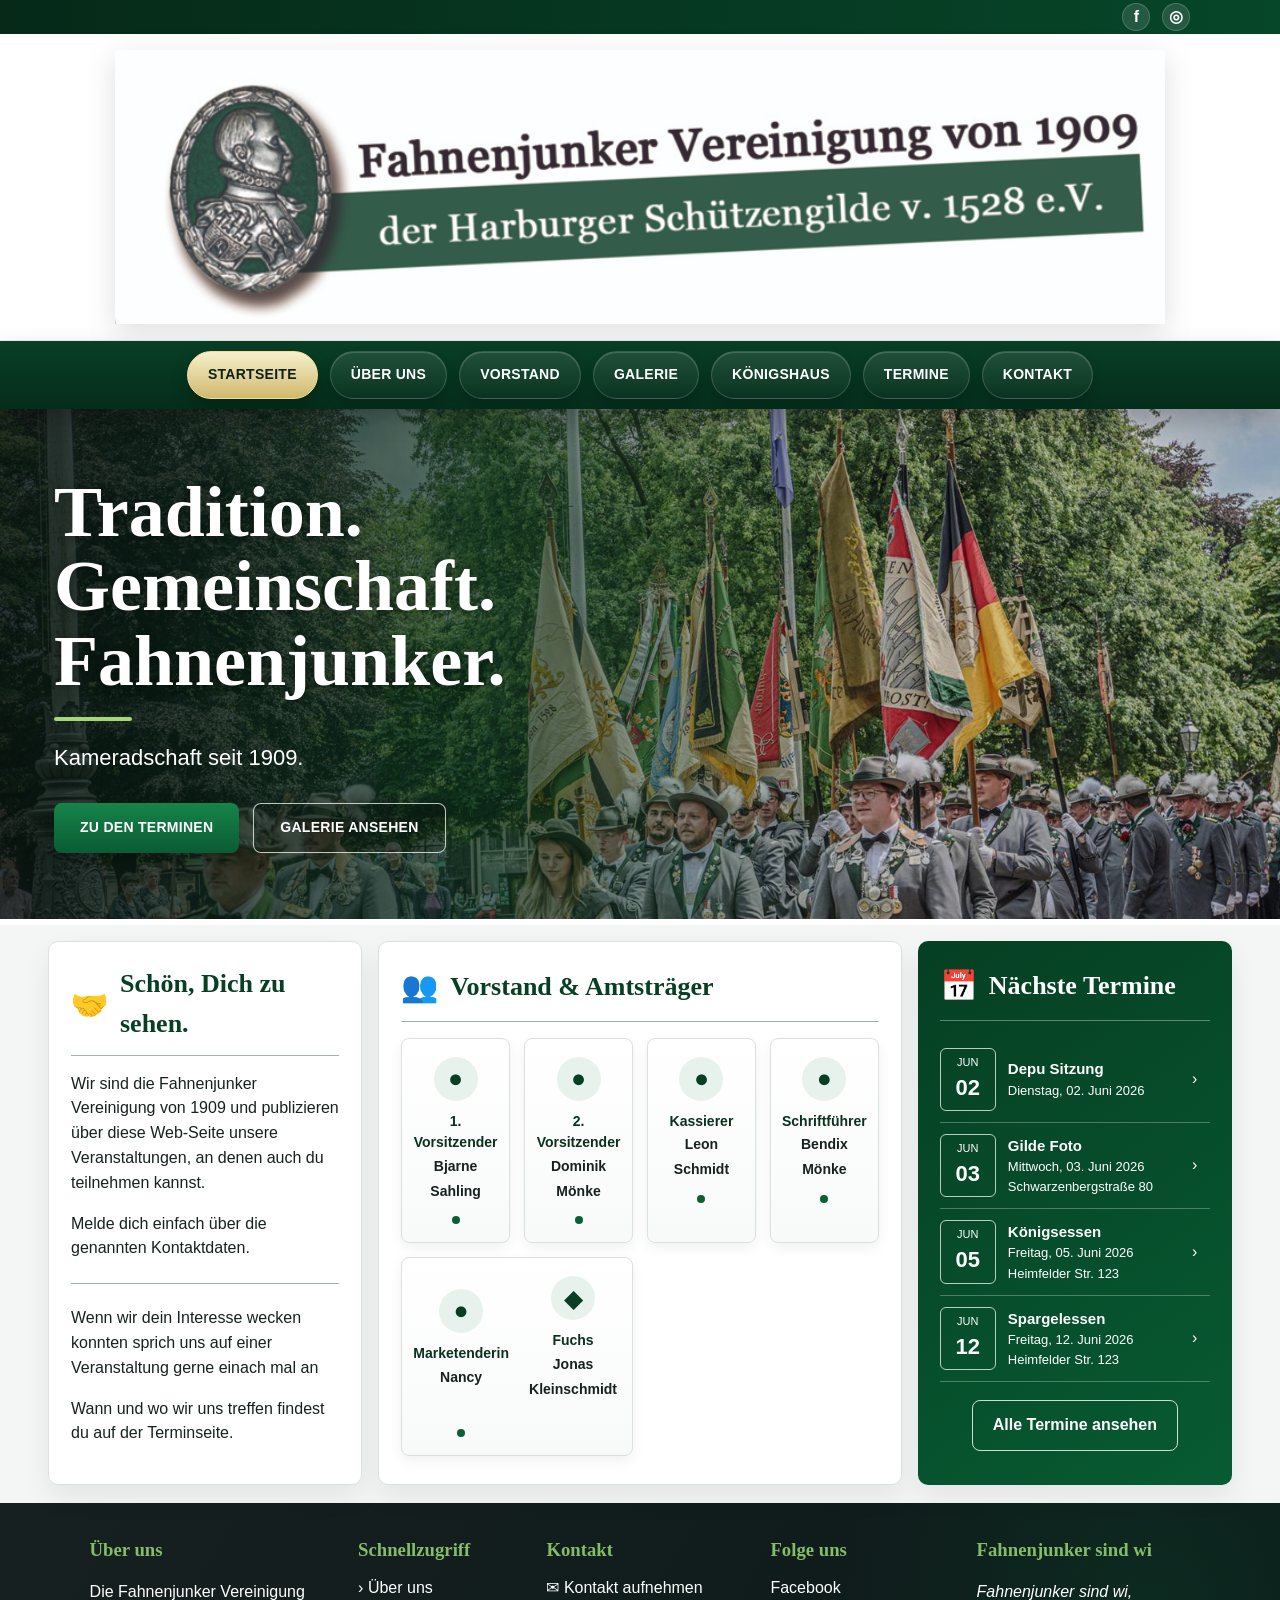
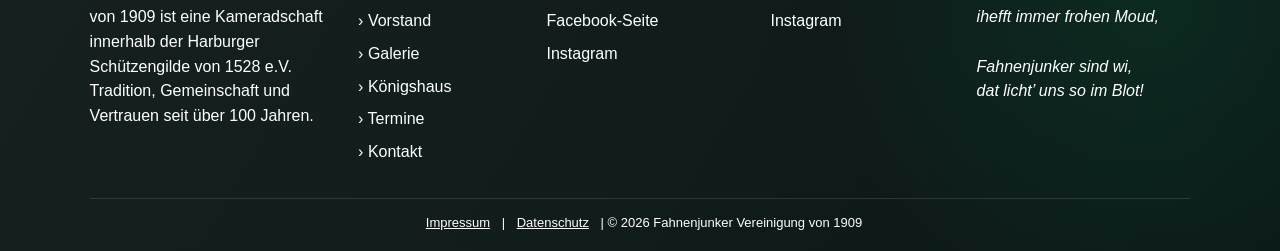
==== index.html @ 94783139 "Update index.html" ====
<!doctype html><html lang="de"><head><meta charset="utf-8"><meta name="viewport" content="width=device-width,initial-scale=1"><title>Fahnenjunker Vereinigung von 1909</title><meta name="description" content="Fahnenjunker Vereinigung von 1909 der Harburger Schützengilde von 1528 e.V."><link rel="stylesheet" href="style.css"></head><body>
  <div class="topbar"><a class="social-mini" href="https://www.facebook.com/share/1bMhNrFYXb/?mibextid=wwXIfr" target="_blank" rel="noopener" aria-label="Facebook">f</a><a class="social-mini" href="https://www.instagram.com/fahnenjunker?igsh=MXdiOWY1bDBiOTQwOA==" target="_blank" rel="noopener" aria-label="Instagram">◎</a></div>
  <header class="brand"><img src="banner.jpg" alt="Fahnenjunker Vereinigung von 1909 der Harburger Schützengilde v. 1528 e.V."></header>
  <nav class="nav"><div class="nav-inner"><a class="active" href="index.html">Startseite</a><a class="" href="ueber-uns.html">Über uns</a><a class="" href="vorstand.html">Vorstand</a><a class="" href="galerie.html">Galerie</a><a class="" href="koenigshaus.html">Königshaus</a><a class="" href="termine.html">Termine</a><a class="" href="kontakt.html">Kontakt</a></div></nav>
  <section class="hero"><div class="hero-content"><h1>Tradition.<br>Gemeinschaft.<br>Fahnenjunker.</h1><div class="accent"></div><p>Kameradschaft seit 1909.</p><div class="btns"><a class="btn primary" href="termine.html">Zu den Terminen</a><a class="btn secondary" href="galerie.html">Galerie ansehen</a></div></div></section><main class="home-grid"><section class="card"><h2><span class="icon">🤝</span>Schön, Dich zu sehen.</h2><p>Wir sind die Fahnenjunker Vereinigung von 1909 und publizieren über diese Web-Seite unsere Veranstaltungen, an denen auch du teilnehmen kannst.</p><p>Melde dich einfach über die genannten Kontaktdaten.</p><hr class="rule"><p>Wenn wir dein Interesse wecken konnten sprich uns auf einer Veranstaltung gerne einach mal an</p><p>Wann und wo wir uns treffen findest du auf der Terminseite.</p></section><section class="card"><h2><span class="icon">👥</span>Vorstand & Amtsträger</h2><div class="board-grid"><div class="person"><div class="avatar">●</div><strong>1. Vorsitzender</strong><span>Bjarne Sahling</span></div><div class="person"><div class="avatar">●</div><strong>2. Vorsitzender</strong><span>Dominik Mönke</span></div><div class="person"><div class="avatar">●</div><strong>Kassierer</strong><span>Leon Schmidt</span></div><div class="person"><div class="avatar">●</div><strong>Schriftführer</strong><span>Bendix Mönke</span></div><div class="person wide"><div><div class="avatar">●</div><strong>Marketenderin</strong><span>Nancy</span></div><div><div class="avatar">◆</div><strong>Fuchs</strong><span>Jonas Kleinschmidt</span></div></div></div></section><aside class="card events"><h2><span class="icon">📅</span>Nächste Termine</h2><div class="event"><div class="date"><small>JUN</small><b>02</b></div><p><strong>Depu Sitzung</strong><br>Dienstag, 02. Juni 2026<br></p><span>›</span></div><div class="event"><div class="date"><small>JUN</small><b>03</b></div><p><strong>Gilde Foto</strong><br>Mittwoch, 03. Juni 2026<br>Schwarzenbergstraße 80</p><span>›</span></div><div class="event"><div class="date"><small>JUN</small><b>05</b></div><p><strong>Königsessen</strong><br>Freitag, 05. Juni 2026<br>Heimfelder Str. 123</p><span>›</span></div><div class="event"><div class="date"><small>JUN</small><b>12</b></div><p><strong>Spargelessen</strong><br>Freitag, 12. Juni 2026<br>Heimfelder Str. 123</p><span>›</span></div><div class="download"><a href="termine.html">Alle Termine ansehen</a></div></aside></main>
  <footer class="footer"><div class="footer-grid"><div><h3>Über uns</h3><p>Die Fahnenjunker Vereinigung von 1909 ist eine Kameradschaft innerhalb der Harburger Schützengilde von 1528 e.V. Tradition, Gemeinschaft und Vertrauen seit über 100 Jahren.</p></div><div><h3>Schnellzugriff</h3><a href="ueber-uns.html">› Über uns</a><a href="vorstand.html">› Vorstand</a><a href="galerie.html">› Galerie</a><a href="koenigshaus.html">› Königshaus</a><a href="termine.html">› Termine</a><a href="kontakt.html">› Kontakt</a></div><div><h3>Kontakt</h3><a href="kontakt.html">✉ Kontakt aufnehmen</a><a href="https://www.facebook.com/share/1bMhNrFYXb/?mibextid=wwXIfr" target="_blank" rel="noopener">Facebook-Seite</a><a href="https://www.instagram.com/fahnenjunker?igsh=MXdiOWY1bDBiOTQwOA==" target="_blank" rel="noopener">Instagram</a></div><div><h3>Folge uns</h3><a href="https://www.facebook.com/share/1bMhNrFYXb/?mibextid=wwXIfr" target="_blank" rel="noopener">Facebook</a><a href="https://www.instagram.com/fahnenjunker?igsh=MXdiOWY1bDBiOTQwOA==" target="_blank" rel="noopener">Instagram</a></div><div><h3>Fahnenjunker sind wi</h3><p class="poem">Fahnenjunker sind wi,<br>ihefft immer frohen Moud,<br><br>Fahnenjunker sind wi,<br>dat licht’ uns so im Blot!</p></div></div><div class="legal"><a href="impressum.html">Impressum</a> | <a href="datenschutz.html">Datenschutz</a> | © 2026 Fahnenjunker Vereinigung von 1909</div></footer>
  </body></html>
---- style.css ----
:root{--green:#063f23;--green2:#0b5f35;--green3:#0d7a45;--anth:#172020;--anth2:#26302f;--white:#fff;--cream:#f5f7f4;--line:#d9e1dd;--gold:#d8c27e;--soft:#edf2ef}*{box-sizing:border-box}html{scroll-behavior:smooth}body{margin:0;font-family:Arial,Helvetica,sans-serif;background:#f4f6f5;color:#172120;line-height:1.55}a{color:inherit}.topbar{height:34px;background:linear-gradient(90deg,#062918,#064629);color:white;display:flex;justify-content:flex-end;align-items:center;padding:0 clamp(18px,7vw,110px);gap:12px}.social-mini{width:28px;height:28px;border-radius:999px;display:inline-flex;align-items:center;justify-content:center;text-decoration:none;font-weight:900;background:rgba(255,255,255,.12);border:1px solid rgba(255,255,255,.18);transition:.2s}.social-mini:hover{background:white;color:var(--green);transform:translateY(-1px)}.brand{background:white;padding:16px clamp(16px,7vw,110px);text-align:center;border-bottom:1px solid #edf0ee}.brand img{width:min(1050px,100%);height:auto;display:block;margin:auto;filter:drop-shadow(0 8px 14px rgba(0,0,0,.13))}.nav{position:sticky;top:0;z-index:20;background:linear-gradient(180deg,#083f25,#052d1b);box-shadow:0 10px 24px rgba(0,0,0,.20)}.nav-inner{max-width:1220px;margin:auto;display:flex;justify-content:center;align-items:center;gap:12px;flex-wrap:wrap;padding:10px 18px}.nav a{color:white;text-decoration:none;padding:12px 20px;border-radius:999px;font-weight:800;font-size:14px;letter-spacing:.02em;text-transform:uppercase;background:linear-gradient(180deg,rgba(255,255,255,.10),rgba(255,255,255,.02));border:1px solid rgba(255,255,255,.16);box-shadow:inset 0 1px 0 rgba(255,255,255,.16),0 5px 12px rgba(0,0,0,.16);transition:.22s}.nav a:hover{transform:translateY(-2px);background:linear-gradient(180deg,#147344,#0b4f2d);border-color:rgba(255,255,255,.35)}.nav a.active{background:linear-gradient(180deg,#f7f0cc,#cfb96d);color:#102019;border-color:#f2df9d;box-shadow:0 8px 18px rgba(0,0,0,.22)}.hero{min-height:430px;background:linear-gradient(90deg,rgba(5,16,12,.82) 0%,rgba(7,45,25,.64) 38%,rgba(0,0,0,.18) 70%),url('hero.jpg') center 37%/cover no-repeat;color:white;display:flex;align-items:center;border-bottom:6px solid white}.hero-content{max-width:1220px;margin:auto;width:100%;padding:66px 24px}.hero h1{font-family:Georgia,'Times New Roman',serif;font-size:clamp(42px,5.8vw,72px);line-height:1.04;margin:0 0 18px;text-shadow:0 2px 10px rgba(0,0,0,.35)}.accent{width:78px;height:4px;background:#a8d778;margin:0 0 20px;border-radius:4px}.hero p{font-size:22px;margin:0 0 28px}.btns{display:flex;gap:14px;flex-wrap:wrap}.btn{display:inline-flex;align-items:center;justify-content:center;padding:13px 26px;border-radius:8px;text-decoration:none;font-weight:900;text-transform:uppercase;font-size:14px;letter-spacing:.02em;transition:.2s}.btn.primary{background:linear-gradient(180deg,#168449,#0a5c34);color:white;box-shadow:0 8px 18px rgba(0,0,0,.22)}.btn.secondary{border:1px solid rgba(255,255,255,.75);color:white;background:rgba(0,0,0,.18)}.btn:hover{transform:translateY(-2px)}.home-grid{max-width:1220px;margin:16px auto 10px;padding:0 18px;display:grid;grid-template-columns:1.05fr 1.75fr 1.05fr;gap:16px}.card{background:rgba(255,255,255,.96);border:1px solid var(--line);border-radius:10px;box-shadow:0 12px 28px rgba(0,0,0,.07);padding:22px}.card h2{font-family:Georgia,'Times New Roman',serif;color:var(--green);font-size:26px;margin:0 0 16px;display:flex;align-items:center;gap:12px;border-bottom:1px solid #9eb5a9;padding-bottom:10px}.icon{font-size:30px;color:var(--green)}.rule{border:0;border-top:1px solid #9eb5a9;margin:22px 0}.board-grid{display:grid;grid-template-columns:repeat(4,1fr);gap:14px}.person{border:1px solid var(--line);border-radius:8px;text-align:center;padding:18px 10px;background:linear-gradient(180deg,#fff,#f8faf9);box-shadow:0 5px 13px rgba(0,0,0,.06)}.person .avatar{width:44px;height:44px;margin:0 auto 10px;display:flex;align-items:center;justify-content:center;border-radius:50%;background:#e8f2ec;color:var(--green);font-size:25px}.person strong{display:block;color:#0a311e;font-size:14px}.person span{font-weight:800;font-size:14px}.person:after{content:'';display:block;width:8px;height:8px;background:var(--green2);border-radius:50%;margin:13px auto 0}.wide{grid-column:span 2;display:grid;grid-template-columns:1fr 1fr;gap:14px;align-items:center}.events{background:linear-gradient(145deg,#063f23,#075b33);color:white;border:0}.events h2{color:white;border-color:rgba(255,255,255,.35)}.event{display:grid;grid-template-columns:56px 1fr 18px;gap:12px;align-items:center;border-bottom:1px solid rgba(255,255,255,.28);padding:11px 0}.date{border:1px solid rgba(255,255,255,.72);border-radius:6px;text-align:center;padding:5px}.date small{display:block;font-size:11px}.date b{font-size:22px}.event p{margin:0;font-size:13px}.event strong{font-size:15px}.download{text-align:center;margin-top:18px}.download a{border:1px solid rgba(255,255,255,.8);border-radius:8px;padding:12px 20px;display:inline-block;text-decoration:none;font-weight:900}.content{max-width:1080px;margin:26px auto;padding:0 18px}.page-hero{background:linear-gradient(135deg,#063f23,#172020);color:white;padding:44px 24px;border-radius:12px;margin-bottom:18px}.page-hero h1{font-family:Georgia,serif;font-size:42px;margin:0}.page-hero p{max-width:680px}.clean-board{display:grid;grid-template-columns:repeat(3,1fr);gap:16px}.clean-board .person{padding:28px 14px}.gallery{display:grid;grid-template-columns:repeat(3,1fr);gap:18px}.gallery img{width:100%;height:245px;object-fit:cover;border-radius:10px;box-shadow:0 10px 22px rgba(0,0,0,.13)}.notice{background:#f7faf8;border-left:4px solid var(--green);padding:14px;margin:16px 0}.contact-list{list-style:none;padding:0}.contact-list li{margin:14px 0}.simple-list{padding-left:18px}.simple-list li{margin:12px 0}.footer{background:radial-gradient(circle at 90% 30%,rgba(10,92,52,.25),transparent 28%),linear-gradient(120deg,#172020,#0b1818);color:white;margin-top:18px;padding:32px clamp(18px,7vw,110px) 18px}.footer-grid{max-width:1220px;margin:auto;display:grid;grid-template-columns:1.35fr .9fr 1.1fr 1fr 1.2fr;gap:28px}.footer h3{font-family:Georgia,serif;color:#84bd68;margin:0 0 12px}.footer a{text-decoration:none;color:white;display:block;margin:8px 0}.footer a:hover{text-decoration:underline}.poem{font-style:italic}.legal{border-top:1px solid rgba(255,255,255,.12);max-width:1220px;margin:25px auto 0;padding-top:14px;text-align:center;font-size:13px}.legal a{display:inline;margin:0 8px;text-decoration:underline}.subtle{color:#52615d}@media(max-width:1050px){.home-grid{grid-template-columns:1fr}.board-grid{grid-template-columns:repeat(2,1fr)}.wide{grid-column:span 1}.footer-grid{grid-template-columns:1fr 1fr}.gallery{grid-template-columns:1fr 1fr}.clean-board{grid-template-columns:1fr 1fr}.brand{padding:14px 16px}.hero{min-height:360px}.nav-inner{gap:8px}.nav a{padding:10px 14px;font-size:13px}}@media(max-width:620px){.topbar{justify-content:center}.brand img{width:100%}.nav{position:relative}.nav-inner{display:grid;grid-template-columns:1fr 1fr}.nav a{text-align:center}.hero-content{padding:48px 18px}.home-grid{padding:0 12px}.board-grid,.wide,.footer-grid,.gallery,.clean-board{grid-template-columns:1fr}.card{padding:18px}.page-hero h1{font-size:34px}}


/* Königshaus */
.royal-hero{background:linear-gradient(135deg,#063f23 0%,#172020 65%,#2d2411 100%)}
.eyebrow{text-transform:uppercase;letter-spacing:.12em;font-size:13px;font-weight:900;color:#7ab56b;margin:0 0 8px}.royal-feature{display:grid;grid-template-columns:1.05fr .95fr;gap:28px;align-items:center;padding:0;overflow:hidden}.royal-copy{padding:34px}.royal-copy h2{font-size:clamp(34px,5vw,56px);border:0;margin:0 0 8px;color:#063f23}.royal-year{font-size:21px;font-weight:900;color:#172020}.royal-photo-wrap{height:100%;min-height:350px;background:linear-gradient(135deg,#0b3f26,#172020);display:flex;align-items:center;justify-content:center}.royal-photo{width:100%;height:100%;object-fit:cover;display:block}.royal-media-grid{display:grid;grid-template-columns:1fr 1fr;gap:18px}.royal-media-grid figure{margin:0;background:#f7faf8;border:1px solid var(--line);border-radius:12px;overflow:hidden;box-shadow:0 10px 24px rgba(0,0,0,.08)}.royal-media-grid img{width:100%;height:260px;object-fit:cover;display:block}.royal-media-grid figcaption{padding:14px 16px;font-weight:900;color:#063f23}.king-gallery img{height:260px}.timeline{display:grid;gap:12px}.timeline-item{display:grid;grid-template-columns:150px 1fr auto;gap:16px;align-items:center;background:#f8faf9;border:1px solid var(--line);border-left:6px solid var(--green2);border-radius:10px;padding:16px 18px}.timeline-item span{font-weight:900;color:#063f23}.timeline-item strong{font-size:18px}.timeline-item em{font-style:normal;color:#52615d}.timeline-item.current{border-left-color:#d8c27e;background:linear-gradient(90deg,#fbf7df,#fff)}
@media(max-width:760px){.royal-feature{grid-template-columns:1fr}.royal-photo-wrap{min-height:260px}.royal-media-grid{grid-template-columns:1fr}.timeline-item{grid-template-columns:1fr;gap:4px}}
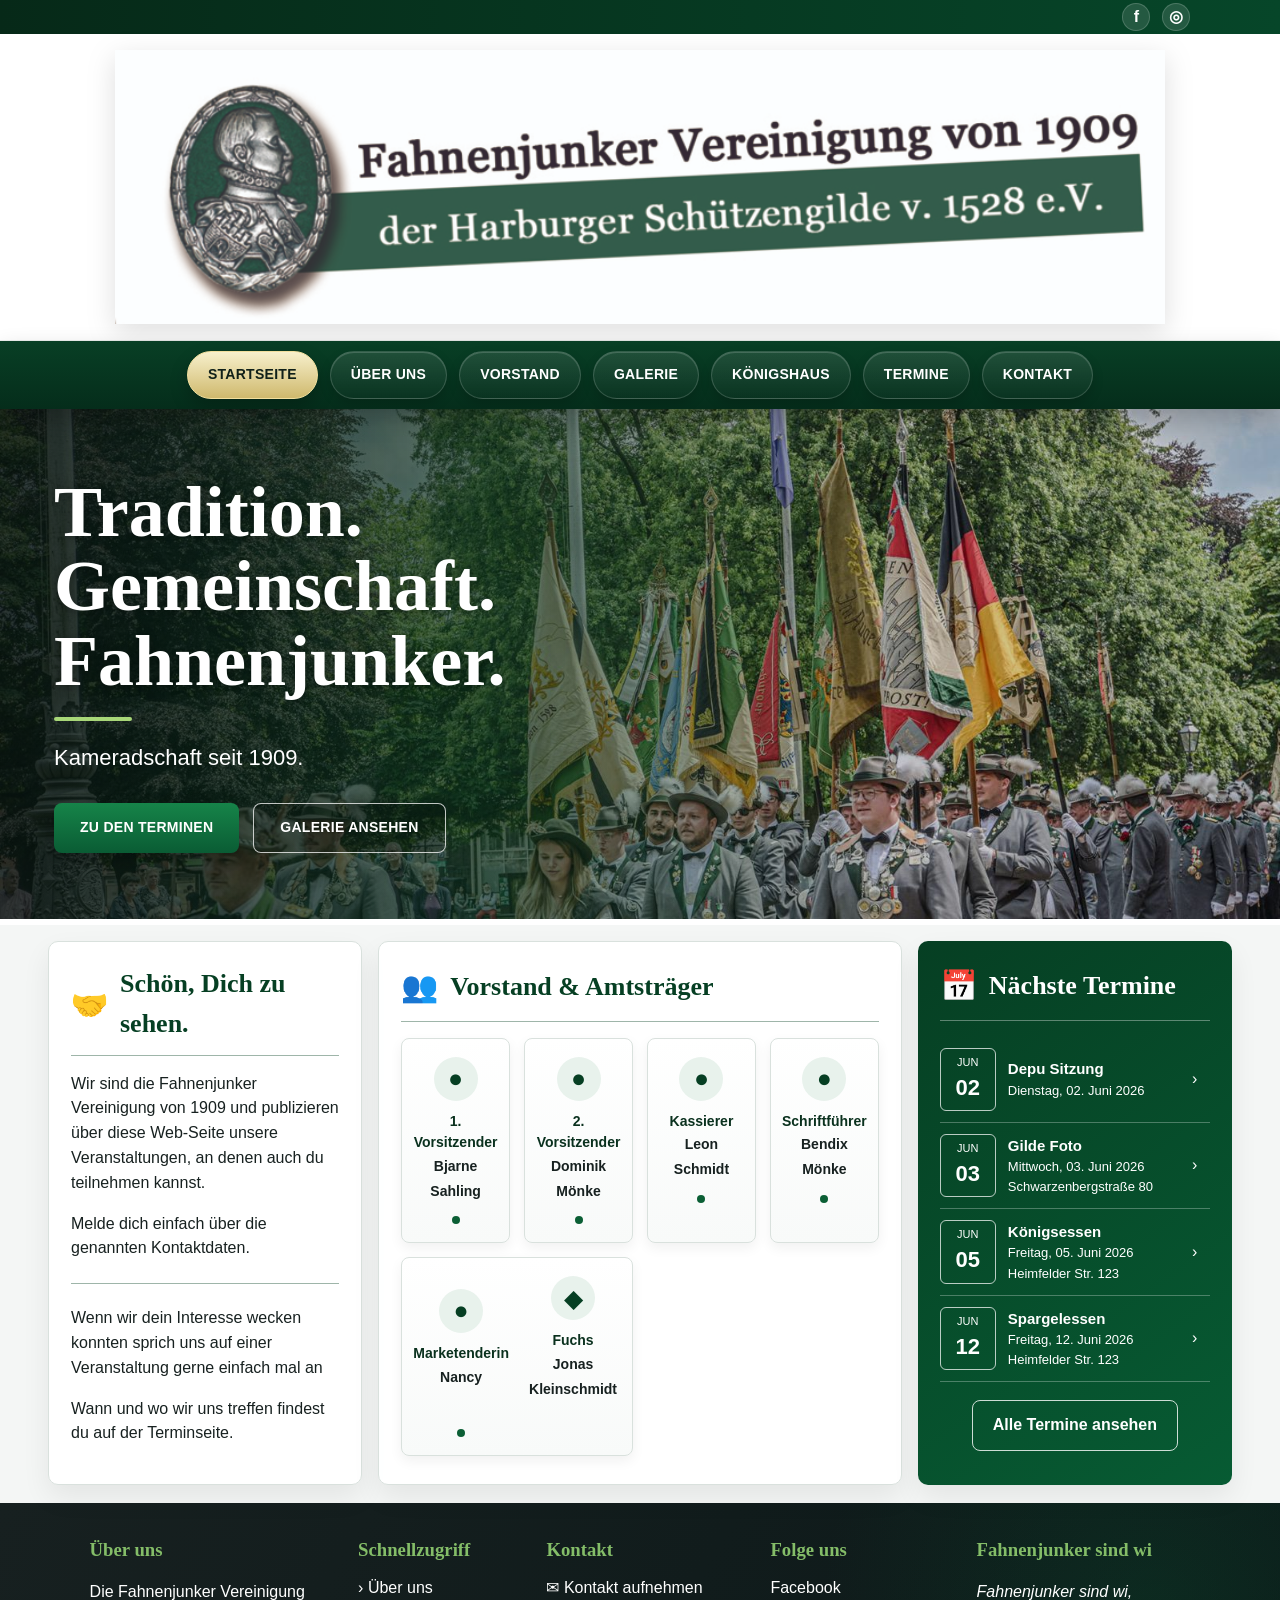
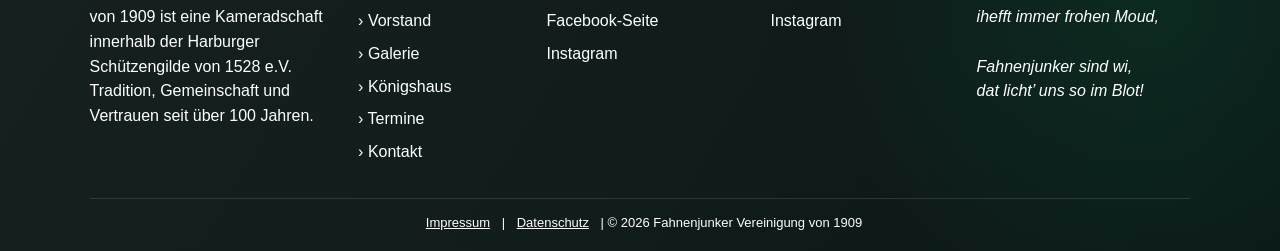
==== commit 07e07e60: "Update index.html" ====
--- a/index.html
+++ b/index.html
@@ -2,7 +2,7 @@
   <div class="topbar"><a class="social-mini" href="https://www.facebook.com/share/1bMhNrFYXb/?mibextid=wwXIfr" target="_blank" rel="noopener" aria-label="Facebook">f</a><a class="social-mini" href="https://www.instagram.com/fahnenjunker?igsh=MXdiOWY1bDBiOTQwOA==" target="_blank" rel="noopener" aria-label="Instagram">◎</a></div>
   <header class="brand"><img src="banner.jpg" alt="Fahnenjunker Vereinigung von 1909 der Harburger Schützengilde v. 1528 e.V."></header>
   <nav class="nav"><div class="nav-inner"><a class="active" href="index.html">Startseite</a><a class="" href="ueber-uns.html">Über uns</a><a class="" href="vorstand.html">Vorstand</a><a class="" href="galerie.html">Galerie</a><a class="" href="koenigshaus.html">Königshaus</a><a class="" href="termine.html">Termine</a><a class="" href="kontakt.html">Kontakt</a></div></nav>
-  <section class="hero"><div class="hero-content"><h1>Tradition.<br>Gemeinschaft.<br>Fahnenjunker.</h1><div class="accent"></div><p>Kameradschaft seit 1909.</p><div class="btns"><a class="btn primary" href="termine.html">Zu den Terminen</a><a class="btn secondary" href="galerie.html">Galerie ansehen</a></div></div></section><main class="home-grid"><section class="card"><h2><span class="icon">🤝</span>Schön, Dich zu sehen.</h2><p>Wir sind die Fahnenjunker Vereinigung von 1909 und publizieren über diese Web-Seite unsere Veranstaltungen, an denen auch du teilnehmen kannst.</p><p>Melde dich einfach über die genannten Kontaktdaten.</p><hr class="rule"><p>Wenn wir dein Interesse wecken konnten sprich uns auf einer Veranstaltung gerne einach mal an</p><p>Wann und wo wir uns treffen findest du auf der Terminseite.</p></section><section class="card"><h2><span class="icon">👥</span>Vorstand & Amtsträger</h2><div class="board-grid"><div class="person"><div class="avatar">●</div><strong>1. Vorsitzender</strong><span>Bjarne Sahling</span></div><div class="person"><div class="avatar">●</div><strong>2. Vorsitzender</strong><span>Dominik Mönke</span></div><div class="person"><div class="avatar">●</div><strong>Kassierer</strong><span>Leon Schmidt</span></div><div class="person"><div class="avatar">●</div><strong>Schriftführer</strong><span>Bendix Mönke</span></div><div class="person wide"><div><div class="avatar">●</div><strong>Marketenderin</strong><span>Nancy</span></div><div><div class="avatar">◆</div><strong>Fuchs</strong><span>Jonas Kleinschmidt</span></div></div></div></section><aside class="card events"><h2><span class="icon">📅</span>Nächste Termine</h2><div class="event"><div class="date"><small>JUN</small><b>02</b></div><p><strong>Depu Sitzung</strong><br>Dienstag, 02. Juni 2026<br></p><span>›</span></div><div class="event"><div class="date"><small>JUN</small><b>03</b></div><p><strong>Gilde Foto</strong><br>Mittwoch, 03. Juni 2026<br>Schwarzenbergstraße 80</p><span>›</span></div><div class="event"><div class="date"><small>JUN</small><b>05</b></div><p><strong>Königsessen</strong><br>Freitag, 05. Juni 2026<br>Heimfelder Str. 123</p><span>›</span></div><div class="event"><div class="date"><small>JUN</small><b>12</b></div><p><strong>Spargelessen</strong><br>Freitag, 12. Juni 2026<br>Heimfelder Str. 123</p><span>›</span></div><div class="download"><a href="termine.html">Alle Termine ansehen</a></div></aside></main>
+  <section class="hero"><div class="hero-content"><h1>Tradition.<br>Gemeinschaft.<br>Fahnenjunker.</h1><div class="accent"></div><p>Kameradschaft seit 1909.</p><div class="btns"><a class="btn primary" href="termine.html">Zu den Terminen</a><a class="btn secondary" href="galerie.html">Galerie ansehen</a></div></div></section><main class="home-grid"><section class="card"><h2><span class="icon">🤝</span>Schön, Dich zu sehen.</h2><p>Wir sind die Fahnenjunker Vereinigung von 1909 und publizieren über diese Web-Seite unsere Veranstaltungen, an denen auch du teilnehmen kannst.</p><p>Melde dich einfach über die genannten Kontaktdaten.</p><hr class="rule"><p>Wenn wir dein Interesse wecken konnten sprich uns auf einer Veranstaltung gerne einfach mal an</p><p>Wann und wo wir uns treffen findest du auf der Terminseite.</p></section><section class="card"><h2><span class="icon">👥</span>Vorstand & Amtsträger</h2><div class="board-grid"><div class="person"><div class="avatar">●</div><strong>1. Vorsitzender</strong><span>Bjarne Sahling</span></div><div class="person"><div class="avatar">●</div><strong>2. Vorsitzender</strong><span>Dominik Mönke</span></div><div class="person"><div class="avatar">●</div><strong>Kassierer</strong><span>Leon Schmidt</span></div><div class="person"><div class="avatar">●</div><strong>Schriftführer</strong><span>Bendix Mönke</span></div><div class="person wide"><div><div class="avatar">●</div><strong>Marketenderin</strong><span>Nancy</span></div><div><div class="avatar">◆</div><strong>Fuchs</strong><span>Jonas Kleinschmidt</span></div></div></div></section><aside class="card events"><h2><span class="icon">📅</span>Nächste Termine</h2><div class="event"><div class="date"><small>JUN</small><b>02</b></div><p><strong>Depu Sitzung</strong><br>Dienstag, 02. Juni 2026<br></p><span>›</span></div><div class="event"><div class="date"><small>JUN</small><b>03</b></div><p><strong>Gilde Foto</strong><br>Mittwoch, 03. Juni 2026<br>Schwarzenbergstraße 80</p><span>›</span></div><div class="event"><div class="date"><small>JUN</small><b>05</b></div><p><strong>Königsessen</strong><br>Freitag, 05. Juni 2026<br>Heimfelder Str. 123</p><span>›</span></div><div class="event"><div class="date"><small>JUN</small><b>12</b></div><p><strong>Spargelessen</strong><br>Freitag, 12. Juni 2026<br>Heimfelder Str. 123</p><span>›</span></div><div class="download"><a href="termine.html">Alle Termine ansehen</a></div></aside></main>
   <footer class="footer"><div class="footer-grid"><div><h3>Über uns</h3><p>Die Fahnenjunker Vereinigung von 1909 ist eine Kameradschaft innerhalb der Harburger Schützengilde von 1528 e.V. Tradition, Gemeinschaft und Vertrauen seit über 100 Jahren.</p></div><div><h3>Schnellzugriff</h3><a href="ueber-uns.html">› Über uns</a><a href="vorstand.html">› Vorstand</a><a href="galerie.html">› Galerie</a><a href="koenigshaus.html">› Königshaus</a><a href="termine.html">› Termine</a><a href="kontakt.html">› Kontakt</a></div><div><h3>Kontakt</h3><a href="kontakt.html">✉ Kontakt aufnehmen</a><a href="https://www.facebook.com/share/1bMhNrFYXb/?mibextid=wwXIfr" target="_blank" rel="noopener">Facebook-Seite</a><a href="https://www.instagram.com/fahnenjunker?igsh=MXdiOWY1bDBiOTQwOA==" target="_blank" rel="noopener">Instagram</a></div><div><h3>Folge uns</h3><a href="https://www.facebook.com/share/1bMhNrFYXb/?mibextid=wwXIfr" target="_blank" rel="noopener">Facebook</a><a href="https://www.instagram.com/fahnenjunker?igsh=MXdiOWY1bDBiOTQwOA==" target="_blank" rel="noopener">Instagram</a></div><div><h3>Fahnenjunker sind wi</h3><p class="poem">Fahnenjunker sind wi,<br>ihefft immer frohen Moud,<br><br>Fahnenjunker sind wi,<br>dat licht’ uns so im Blot!</p></div></div><div class="legal"><a href="impressum.html">Impressum</a> | <a href="datenschutz.html">Datenschutz</a> | © 2026 Fahnenjunker Vereinigung von 1909</div></footer>
   </body></html>
   
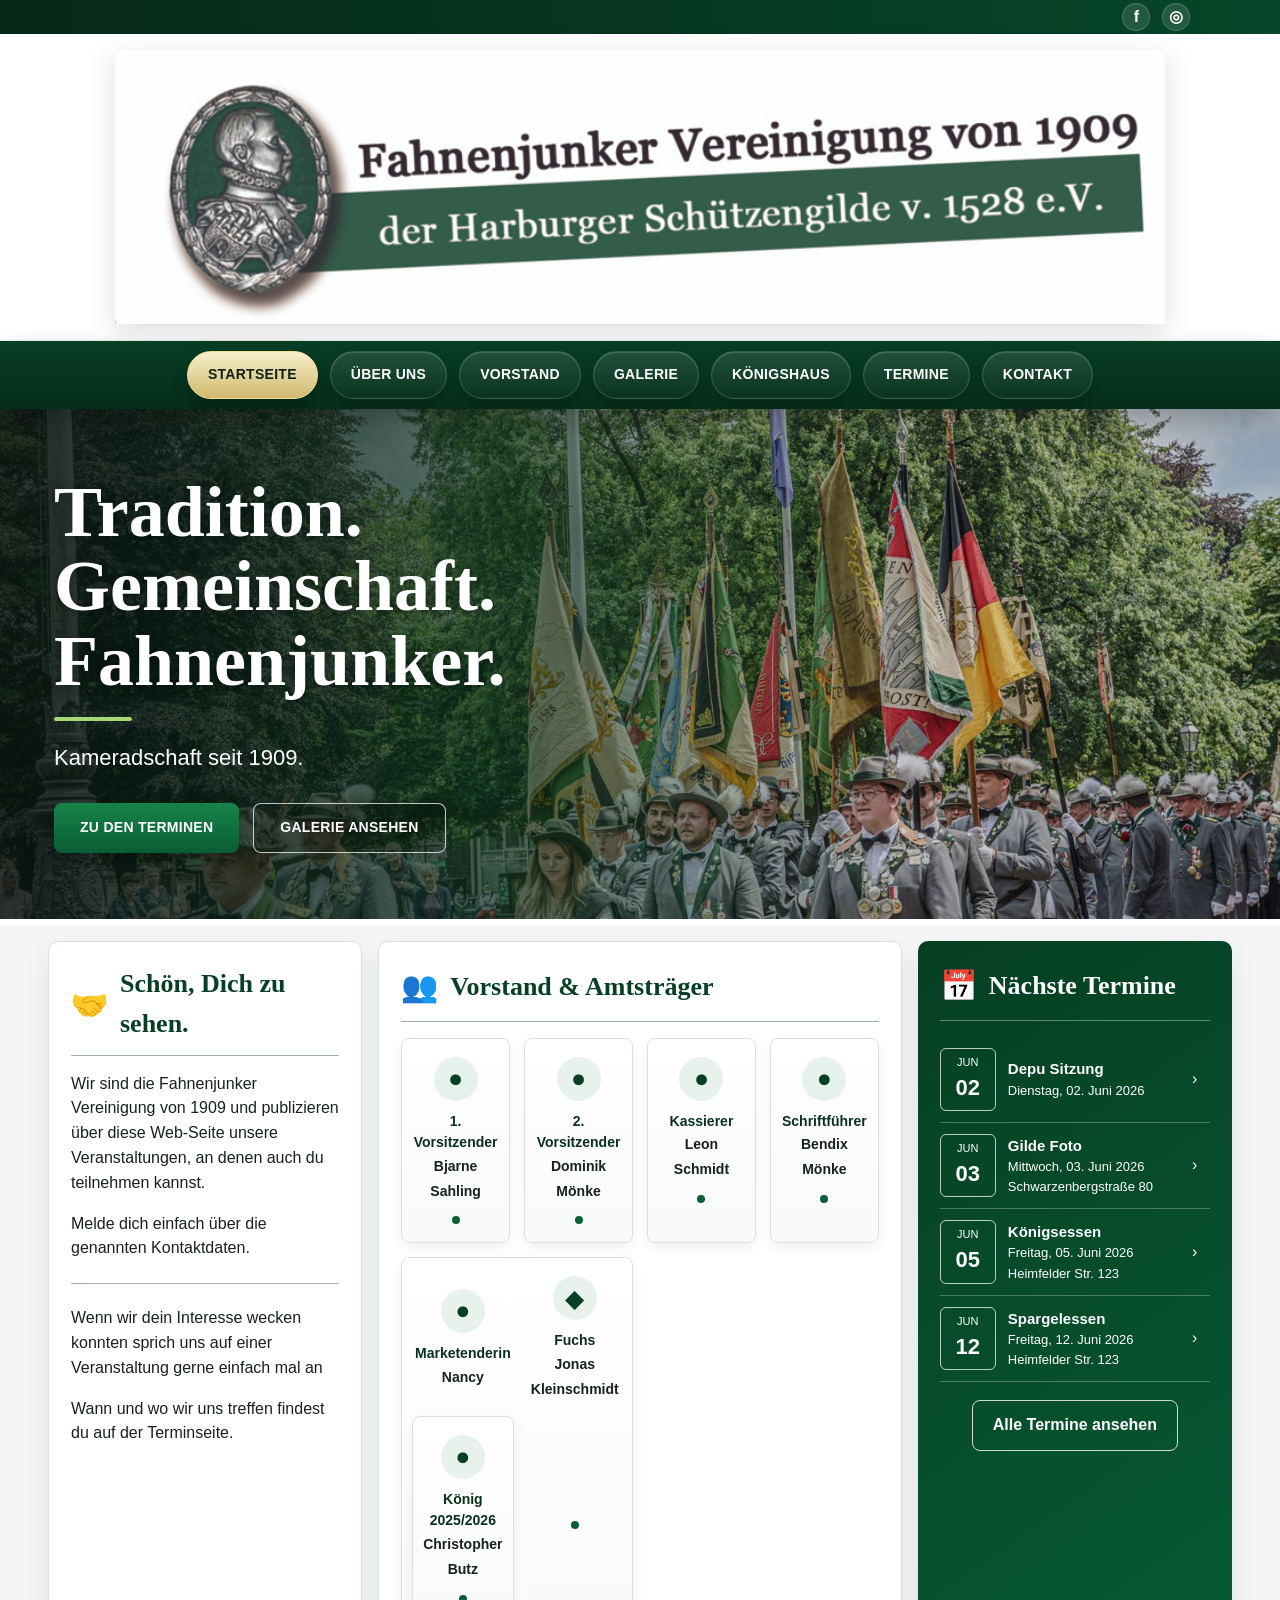
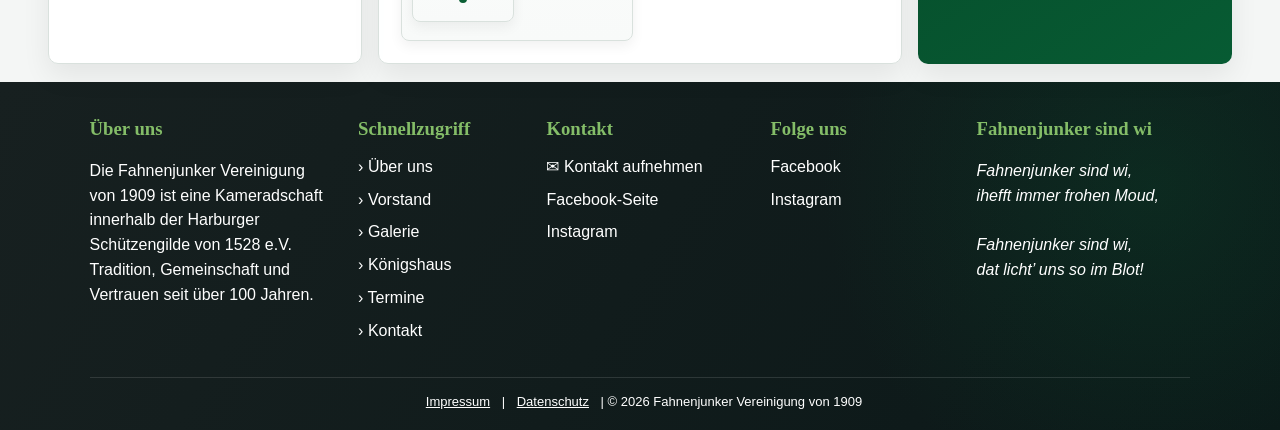
==== commit 3ef6f978: "Update index.html" ====
--- a/index.html
+++ b/index.html
@@ -2,7 +2,7 @@
   <div class="topbar"><a class="social-mini" href="https://www.facebook.com/share/1bMhNrFYXb/?mibextid=wwXIfr" target="_blank" rel="noopener" aria-label="Facebook">f</a><a class="social-mini" href="https://www.instagram.com/fahnenjunker?igsh=MXdiOWY1bDBiOTQwOA==" target="_blank" rel="noopener" aria-label="Instagram">◎</a></div>
   <header class="brand"><img src="banner.jpg" alt="Fahnenjunker Vereinigung von 1909 der Harburger Schützengilde v. 1528 e.V."></header>
   <nav class="nav"><div class="nav-inner"><a class="active" href="index.html">Startseite</a><a class="" href="ueber-uns.html">Über uns</a><a class="" href="vorstand.html">Vorstand</a><a class="" href="galerie.html">Galerie</a><a class="" href="koenigshaus.html">Königshaus</a><a class="" href="termine.html">Termine</a><a class="" href="kontakt.html">Kontakt</a></div></nav>
-  <section class="hero"><div class="hero-content"><h1>Tradition.<br>Gemeinschaft.<br>Fahnenjunker.</h1><div class="accent"></div><p>Kameradschaft seit 1909.</p><div class="btns"><a class="btn primary" href="termine.html">Zu den Terminen</a><a class="btn secondary" href="galerie.html">Galerie ansehen</a></div></div></section><main class="home-grid"><section class="card"><h2><span class="icon">🤝</span>Schön, Dich zu sehen.</h2><p>Wir sind die Fahnenjunker Vereinigung von 1909 und publizieren über diese Web-Seite unsere Veranstaltungen, an denen auch du teilnehmen kannst.</p><p>Melde dich einfach über die genannten Kontaktdaten.</p><hr class="rule"><p>Wenn wir dein Interesse wecken konnten sprich uns auf einer Veranstaltung gerne einfach mal an</p><p>Wann und wo wir uns treffen findest du auf der Terminseite.</p></section><section class="card"><h2><span class="icon">👥</span>Vorstand & Amtsträger</h2><div class="board-grid"><div class="person"><div class="avatar">●</div><strong>1. Vorsitzender</strong><span>Bjarne Sahling</span></div><div class="person"><div class="avatar">●</div><strong>2. Vorsitzender</strong><span>Dominik Mönke</span></div><div class="person"><div class="avatar">●</div><strong>Kassierer</strong><span>Leon Schmidt</span></div><div class="person"><div class="avatar">●</div><strong>Schriftführer</strong><span>Bendix Mönke</span></div><div class="person wide"><div><div class="avatar">●</div><strong>Marketenderin</strong><span>Nancy</span></div><div><div class="avatar">◆</div><strong>Fuchs</strong><span>Jonas Kleinschmidt</span></div></div></div></section><aside class="card events"><h2><span class="icon">📅</span>Nächste Termine</h2><div class="event"><div class="date"><small>JUN</small><b>02</b></div><p><strong>Depu Sitzung</strong><br>Dienstag, 02. Juni 2026<br></p><span>›</span></div><div class="event"><div class="date"><small>JUN</small><b>03</b></div><p><strong>Gilde Foto</strong><br>Mittwoch, 03. Juni 2026<br>Schwarzenbergstraße 80</p><span>›</span></div><div class="event"><div class="date"><small>JUN</small><b>05</b></div><p><strong>Königsessen</strong><br>Freitag, 05. Juni 2026<br>Heimfelder Str. 123</p><span>›</span></div><div class="event"><div class="date"><small>JUN</small><b>12</b></div><p><strong>Spargelessen</strong><br>Freitag, 12. Juni 2026<br>Heimfelder Str. 123</p><span>›</span></div><div class="download"><a href="termine.html">Alle Termine ansehen</a></div></aside></main>
+  <section class="hero"><div class="hero-content"><h1>Tradition.<br>Gemeinschaft.<br>Fahnenjunker.</h1><div class="accent"></div><p>Kameradschaft seit 1909.</p><div class="btns"><a class="btn primary" href="termine.html">Zu den Terminen</a><a class="btn secondary" href="galerie.html">Galerie ansehen</a></div></div></section><main class="home-grid"><section class="card"><h2><span class="icon">🤝</span>Schön, Dich zu sehen.</h2><p>Wir sind die Fahnenjunker Vereinigung von 1909 und publizieren über diese Web-Seite unsere Veranstaltungen, an denen auch du teilnehmen kannst.</p><p>Melde dich einfach über die genannten Kontaktdaten.</p><hr class="rule"><p>Wenn wir dein Interesse wecken konnten sprich uns auf einer Veranstaltung gerne einfach mal an</p><p>Wann und wo wir uns treffen findest du auf der Terminseite.</p></section><section class="card"><h2><span class="icon">👥</span>Vorstand & Amtsträger</h2><div class="board-grid"><div class="person"><div class="avatar">●</div><strong>1. Vorsitzender</strong><span>Bjarne Sahling</span></div><div class="person"><div class="avatar">●</div><strong>2. Vorsitzender</strong><span>Dominik Mönke</span></div><div class="person"><div class="avatar">●</div><strong>Kassierer</strong><span>Leon Schmidt</span></div><div class="person"><div class="avatar">●</div><strong>Schriftführer</strong><span>Bendix Mönke</span></div><div class="person wide"><div><div class="avatar">●</div><strong>Marketenderin</strong><span>Nancy</span></div><div><div class="avatar">◆</div><strong>Fuchs</strong><span>Jonas Kleinschmidt</span></div><div class="person"><div class="avatar">●</div><strong>König 2025/2026</strong><span>Christopher Butz</span></div></div></div></section><aside class="card events"><h2><span class="icon">📅</span>Nächste Termine</h2><div class="event"><div class="date"><small>JUN</small><b>02</b></div><p><strong>Depu Sitzung</strong><br>Dienstag, 02. Juni 2026<br></p><span>›</span></div><div class="event"><div class="date"><small>JUN</small><b>03</b></div><p><strong>Gilde Foto</strong><br>Mittwoch, 03. Juni 2026<br>Schwarzenbergstraße 80</p><span>›</span></div><div class="event"><div class="date"><small>JUN</small><b>05</b></div><p><strong>Königsessen</strong><br>Freitag, 05. Juni 2026<br>Heimfelder Str. 123</p><span>›</span></div><div class="event"><div class="date"><small>JUN</small><b>12</b></div><p><strong>Spargelessen</strong><br>Freitag, 12. Juni 2026<br>Heimfelder Str. 123</p><span>›</span></div><div class="download"><a href="termine.html">Alle Termine ansehen</a></div></aside></main>
   <footer class="footer"><div class="footer-grid"><div><h3>Über uns</h3><p>Die Fahnenjunker Vereinigung von 1909 ist eine Kameradschaft innerhalb der Harburger Schützengilde von 1528 e.V. Tradition, Gemeinschaft und Vertrauen seit über 100 Jahren.</p></div><div><h3>Schnellzugriff</h3><a href="ueber-uns.html">› Über uns</a><a href="vorstand.html">› Vorstand</a><a href="galerie.html">› Galerie</a><a href="koenigshaus.html">› Königshaus</a><a href="termine.html">› Termine</a><a href="kontakt.html">› Kontakt</a></div><div><h3>Kontakt</h3><a href="kontakt.html">✉ Kontakt aufnehmen</a><a href="https://www.facebook.com/share/1bMhNrFYXb/?mibextid=wwXIfr" target="_blank" rel="noopener">Facebook-Seite</a><a href="https://www.instagram.com/fahnenjunker?igsh=MXdiOWY1bDBiOTQwOA==" target="_blank" rel="noopener">Instagram</a></div><div><h3>Folge uns</h3><a href="https://www.facebook.com/share/1bMhNrFYXb/?mibextid=wwXIfr" target="_blank" rel="noopener">Facebook</a><a href="https://www.instagram.com/fahnenjunker?igsh=MXdiOWY1bDBiOTQwOA==" target="_blank" rel="noopener">Instagram</a></div><div><h3>Fahnenjunker sind wi</h3><p class="poem">Fahnenjunker sind wi,<br>ihefft immer frohen Moud,<br><br>Fahnenjunker sind wi,<br>dat licht’ uns so im Blot!</p></div></div><div class="legal"><a href="impressum.html">Impressum</a> | <a href="datenschutz.html">Datenschutz</a> | © 2026 Fahnenjunker Vereinigung von 1909</div></footer>
   </body></html>
   
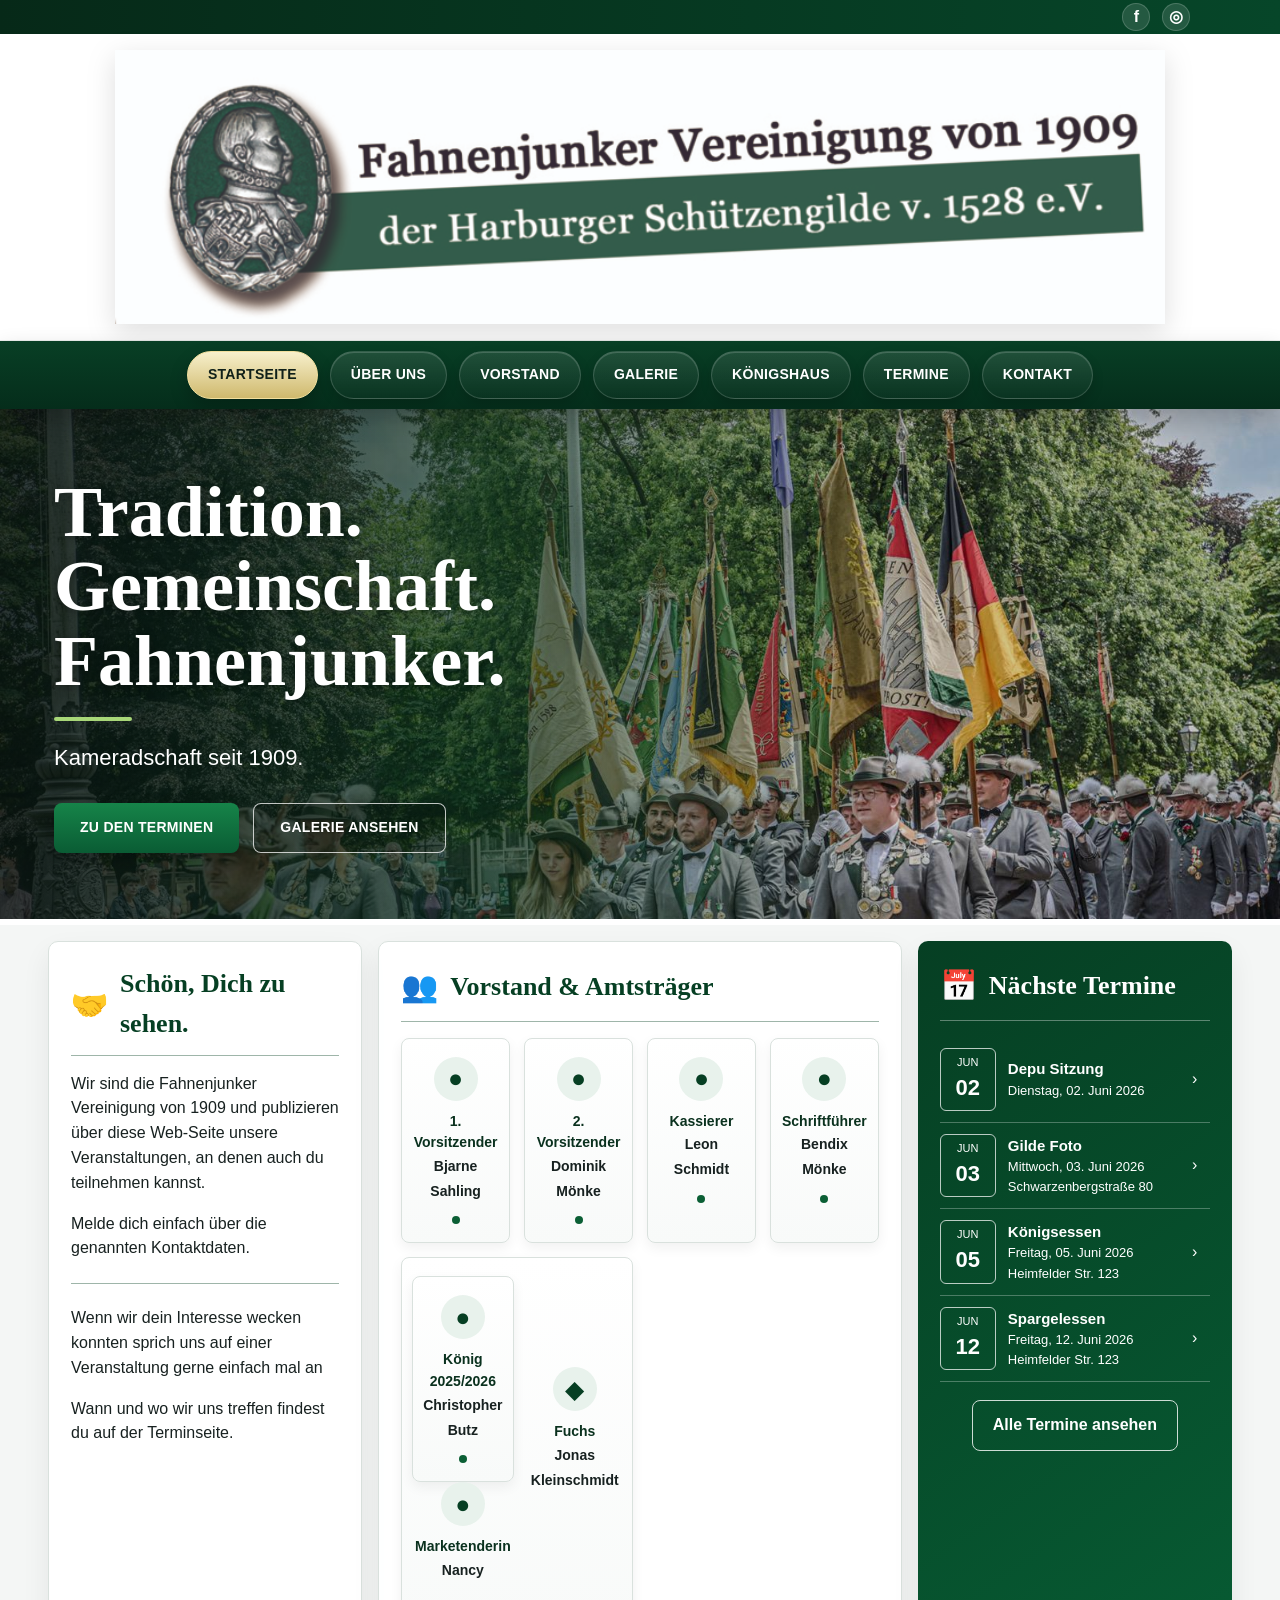
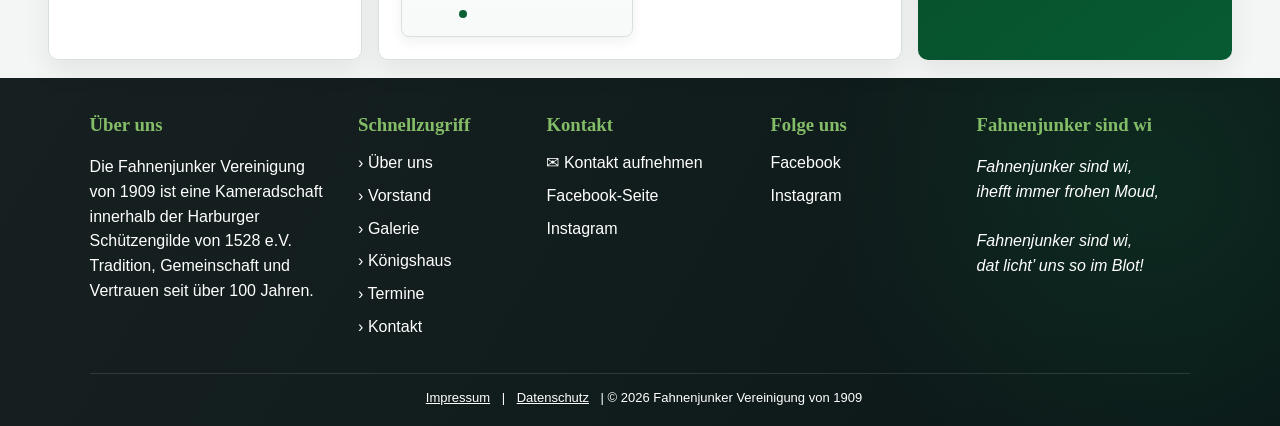
==== commit a71e6fab: "Update index.html" ====
--- a/index.html
+++ b/index.html
@@ -2,7 +2,7 @@
   <div class="topbar"><a class="social-mini" href="https://www.facebook.com/share/1bMhNrFYXb/?mibextid=wwXIfr" target="_blank" rel="noopener" aria-label="Facebook">f</a><a class="social-mini" href="https://www.instagram.com/fahnenjunker?igsh=MXdiOWY1bDBiOTQwOA==" target="_blank" rel="noopener" aria-label="Instagram">◎</a></div>
   <header class="brand"><img src="banner.jpg" alt="Fahnenjunker Vereinigung von 1909 der Harburger Schützengilde v. 1528 e.V."></header>
   <nav class="nav"><div class="nav-inner"><a class="active" href="index.html">Startseite</a><a class="" href="ueber-uns.html">Über uns</a><a class="" href="vorstand.html">Vorstand</a><a class="" href="galerie.html">Galerie</a><a class="" href="koenigshaus.html">Königshaus</a><a class="" href="termine.html">Termine</a><a class="" href="kontakt.html">Kontakt</a></div></nav>
-  <section class="hero"><div class="hero-content"><h1>Tradition.<br>Gemeinschaft.<br>Fahnenjunker.</h1><div class="accent"></div><p>Kameradschaft seit 1909.</p><div class="btns"><a class="btn primary" href="termine.html">Zu den Terminen</a><a class="btn secondary" href="galerie.html">Galerie ansehen</a></div></div></section><main class="home-grid"><section class="card"><h2><span class="icon">🤝</span>Schön, Dich zu sehen.</h2><p>Wir sind die Fahnenjunker Vereinigung von 1909 und publizieren über diese Web-Seite unsere Veranstaltungen, an denen auch du teilnehmen kannst.</p><p>Melde dich einfach über die genannten Kontaktdaten.</p><hr class="rule"><p>Wenn wir dein Interesse wecken konnten sprich uns auf einer Veranstaltung gerne einfach mal an</p><p>Wann und wo wir uns treffen findest du auf der Terminseite.</p></section><section class="card"><h2><span class="icon">👥</span>Vorstand & Amtsträger</h2><div class="board-grid"><div class="person"><div class="avatar">●</div><strong>1. Vorsitzender</strong><span>Bjarne Sahling</span></div><div class="person"><div class="avatar">●</div><strong>2. Vorsitzender</strong><span>Dominik Mönke</span></div><div class="person"><div class="avatar">●</div><strong>Kassierer</strong><span>Leon Schmidt</span></div><div class="person"><div class="avatar">●</div><strong>Schriftführer</strong><span>Bendix Mönke</span></div><div class="person wide"><div><div class="avatar">●</div><strong>Marketenderin</strong><span>Nancy</span></div><div><div class="avatar">◆</div><strong>Fuchs</strong><span>Jonas Kleinschmidt</span></div><div class="person"><div class="avatar">●</div><strong>König 2025/2026</strong><span>Christopher Butz</span></div></div></div></section><aside class="card events"><h2><span class="icon">📅</span>Nächste Termine</h2><div class="event"><div class="date"><small>JUN</small><b>02</b></div><p><strong>Depu Sitzung</strong><br>Dienstag, 02. Juni 2026<br></p><span>›</span></div><div class="event"><div class="date"><small>JUN</small><b>03</b></div><p><strong>Gilde Foto</strong><br>Mittwoch, 03. Juni 2026<br>Schwarzenbergstraße 80</p><span>›</span></div><div class="event"><div class="date"><small>JUN</small><b>05</b></div><p><strong>Königsessen</strong><br>Freitag, 05. Juni 2026<br>Heimfelder Str. 123</p><span>›</span></div><div class="event"><div class="date"><small>JUN</small><b>12</b></div><p><strong>Spargelessen</strong><br>Freitag, 12. Juni 2026<br>Heimfelder Str. 123</p><span>›</span></div><div class="download"><a href="termine.html">Alle Termine ansehen</a></div></aside></main>
+  <section class="hero"><div class="hero-content"><h1>Tradition.<br>Gemeinschaft.<br>Fahnenjunker.</h1><div class="accent"></div><p>Kameradschaft seit 1909.</p><div class="btns"><a class="btn primary" href="termine.html">Zu den Terminen</a><a class="btn secondary" href="galerie.html">Galerie ansehen</a></div></div></section><main class="home-grid"><section class="card"><h2><span class="icon">🤝</span>Schön, Dich zu sehen.</h2><p>Wir sind die Fahnenjunker Vereinigung von 1909 und publizieren über diese Web-Seite unsere Veranstaltungen, an denen auch du teilnehmen kannst.</p><p>Melde dich einfach über die genannten Kontaktdaten.</p><hr class="rule"><p>Wenn wir dein Interesse wecken konnten sprich uns auf einer Veranstaltung gerne einfach mal an</p><p>Wann und wo wir uns treffen findest du auf der Terminseite.</p></section><section class="card"><h2><span class="icon">👥</span>Vorstand & Amtsträger</h2><div class="board-grid"><div class="person"><div class="avatar">●</div><strong>1. Vorsitzender</strong><span>Bjarne Sahling</span></div><div class="person"><div class="avatar">●</div><strong>2. Vorsitzender</strong><span>Dominik Mönke</span></div><div class="person"><div class="avatar">●</div><strong>Kassierer</strong><span>Leon Schmidt</span></div><div class="person"><div class="avatar">●</div><strong>Schriftführer</strong><span>Bendix Mönke</span></div><div class="person wide"><div><div class="person"><div class="avatar">●</div><strong>König 2025/2026</strong><span>Christopher Butz</span></div><div class="avatar">●</div><strong>Marketenderin</strong><span>Nancy</span></div><div><div class="avatar">◆</div><strong>Fuchs</strong><span>Jonas Kleinschmidt</span></div></div></div></section><aside class="card events"><h2><span class="icon">📅</span>Nächste Termine</h2><div class="event"><div class="date"><small>JUN</small><b>02</b></div><p><strong>Depu Sitzung</strong><br>Dienstag, 02. Juni 2026<br></p><span>›</span></div><div class="event"><div class="date"><small>JUN</small><b>03</b></div><p><strong>Gilde Foto</strong><br>Mittwoch, 03. Juni 2026<br>Schwarzenbergstraße 80</p><span>›</span></div><div class="event"><div class="date"><small>JUN</small><b>05</b></div><p><strong>Königsessen</strong><br>Freitag, 05. Juni 2026<br>Heimfelder Str. 123</p><span>›</span></div><div class="event"><div class="date"><small>JUN</small><b>12</b></div><p><strong>Spargelessen</strong><br>Freitag, 12. Juni 2026<br>Heimfelder Str. 123</p><span>›</span></div><div class="download"><a href="termine.html">Alle Termine ansehen</a></div></aside></main>
   <footer class="footer"><div class="footer-grid"><div><h3>Über uns</h3><p>Die Fahnenjunker Vereinigung von 1909 ist eine Kameradschaft innerhalb der Harburger Schützengilde von 1528 e.V. Tradition, Gemeinschaft und Vertrauen seit über 100 Jahren.</p></div><div><h3>Schnellzugriff</h3><a href="ueber-uns.html">› Über uns</a><a href="vorstand.html">› Vorstand</a><a href="galerie.html">› Galerie</a><a href="koenigshaus.html">› Königshaus</a><a href="termine.html">› Termine</a><a href="kontakt.html">› Kontakt</a></div><div><h3>Kontakt</h3><a href="kontakt.html">✉ Kontakt aufnehmen</a><a href="https://www.facebook.com/share/1bMhNrFYXb/?mibextid=wwXIfr" target="_blank" rel="noopener">Facebook-Seite</a><a href="https://www.instagram.com/fahnenjunker?igsh=MXdiOWY1bDBiOTQwOA==" target="_blank" rel="noopener">Instagram</a></div><div><h3>Folge uns</h3><a href="https://www.facebook.com/share/1bMhNrFYXb/?mibextid=wwXIfr" target="_blank" rel="noopener">Facebook</a><a href="https://www.instagram.com/fahnenjunker?igsh=MXdiOWY1bDBiOTQwOA==" target="_blank" rel="noopener">Instagram</a></div><div><h3>Fahnenjunker sind wi</h3><p class="poem">Fahnenjunker sind wi,<br>ihefft immer frohen Moud,<br><br>Fahnenjunker sind wi,<br>dat licht’ uns so im Blot!</p></div></div><div class="legal"><a href="impressum.html">Impressum</a> | <a href="datenschutz.html">Datenschutz</a> | © 2026 Fahnenjunker Vereinigung von 1909</div></footer>
   </body></html>
   
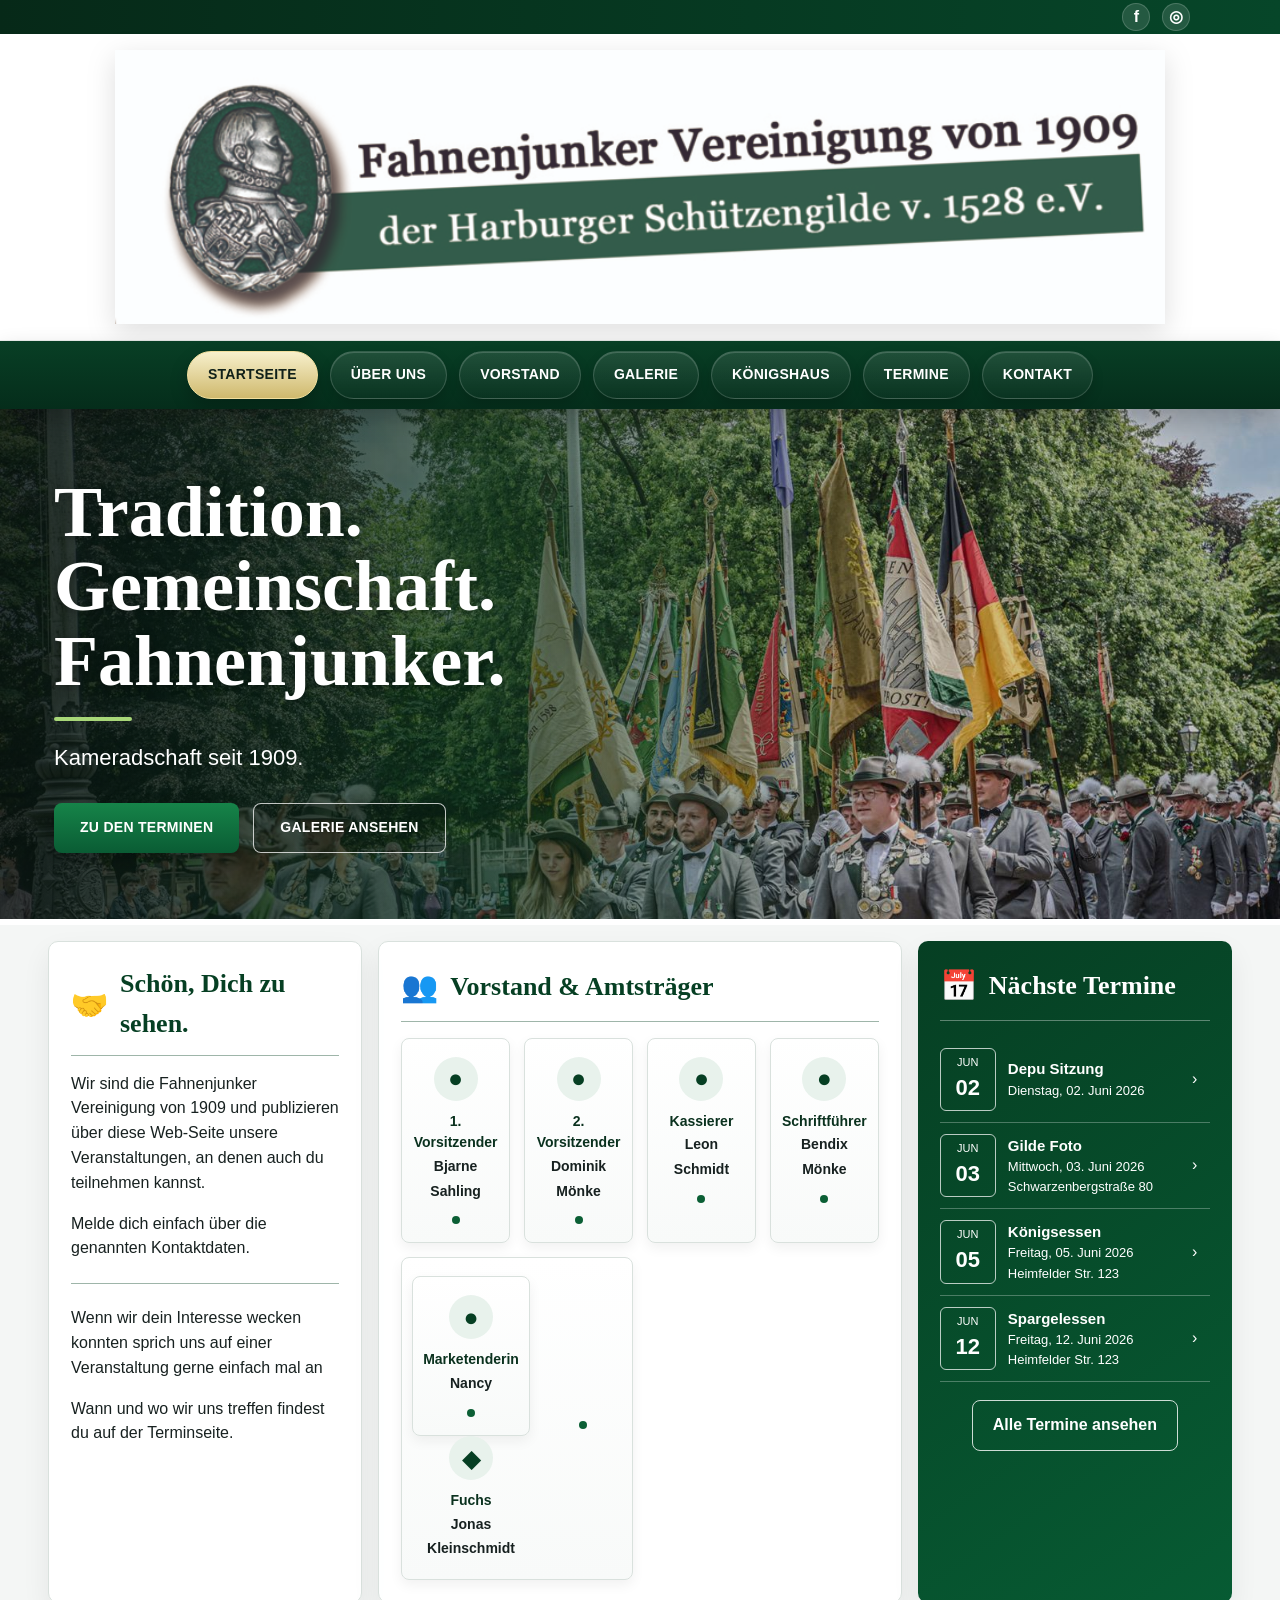
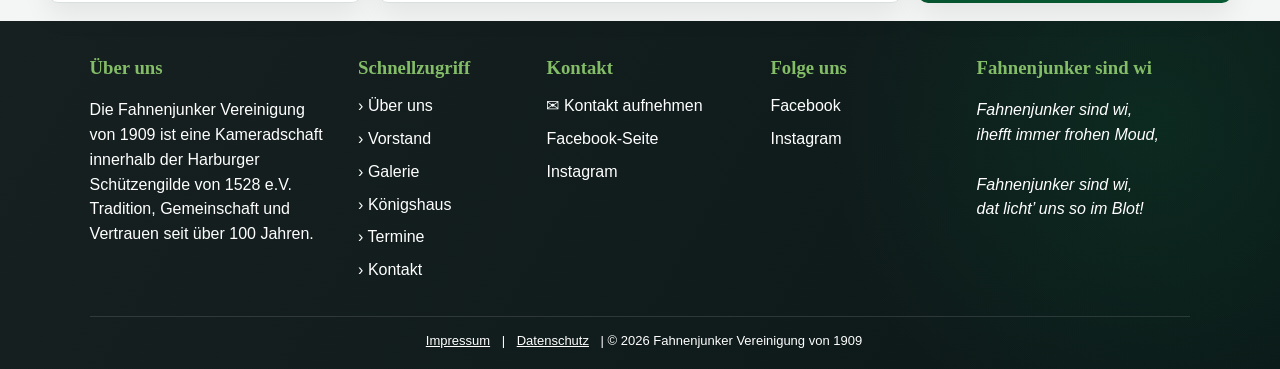
==== commit 6beb6c87: "Update index.html" ====
--- a/index.html
+++ b/index.html
@@ -2,7 +2,7 @@
   <div class="topbar"><a class="social-mini" href="https://www.facebook.com/share/1bMhNrFYXb/?mibextid=wwXIfr" target="_blank" rel="noopener" aria-label="Facebook">f</a><a class="social-mini" href="https://www.instagram.com/fahnenjunker?igsh=MXdiOWY1bDBiOTQwOA==" target="_blank" rel="noopener" aria-label="Instagram">◎</a></div>
   <header class="brand"><img src="banner.jpg" alt="Fahnenjunker Vereinigung von 1909 der Harburger Schützengilde v. 1528 e.V."></header>
   <nav class="nav"><div class="nav-inner"><a class="active" href="index.html">Startseite</a><a class="" href="ueber-uns.html">Über uns</a><a class="" href="vorstand.html">Vorstand</a><a class="" href="galerie.html">Galerie</a><a class="" href="koenigshaus.html">Königshaus</a><a class="" href="termine.html">Termine</a><a class="" href="kontakt.html">Kontakt</a></div></nav>
-  <section class="hero"><div class="hero-content"><h1>Tradition.<br>Gemeinschaft.<br>Fahnenjunker.</h1><div class="accent"></div><p>Kameradschaft seit 1909.</p><div class="btns"><a class="btn primary" href="termine.html">Zu den Terminen</a><a class="btn secondary" href="galerie.html">Galerie ansehen</a></div></div></section><main class="home-grid"><section class="card"><h2><span class="icon">🤝</span>Schön, Dich zu sehen.</h2><p>Wir sind die Fahnenjunker Vereinigung von 1909 und publizieren über diese Web-Seite unsere Veranstaltungen, an denen auch du teilnehmen kannst.</p><p>Melde dich einfach über die genannten Kontaktdaten.</p><hr class="rule"><p>Wenn wir dein Interesse wecken konnten sprich uns auf einer Veranstaltung gerne einfach mal an</p><p>Wann und wo wir uns treffen findest du auf der Terminseite.</p></section><section class="card"><h2><span class="icon">👥</span>Vorstand & Amtsträger</h2><div class="board-grid"><div class="person"><div class="avatar">●</div><strong>1. Vorsitzender</strong><span>Bjarne Sahling</span></div><div class="person"><div class="avatar">●</div><strong>2. Vorsitzender</strong><span>Dominik Mönke</span></div><div class="person"><div class="avatar">●</div><strong>Kassierer</strong><span>Leon Schmidt</span></div><div class="person"><div class="avatar">●</div><strong>Schriftführer</strong><span>Bendix Mönke</span></div><div class="person wide"><div><div class="person"><div class="avatar">●</div><strong>König 2025/2026</strong><span>Christopher Butz</span></div><div class="avatar">●</div><strong>Marketenderin</strong><span>Nancy</span></div><div><div class="avatar">◆</div><strong>Fuchs</strong><span>Jonas Kleinschmidt</span></div></div></div></section><aside class="card events"><h2><span class="icon">📅</span>Nächste Termine</h2><div class="event"><div class="date"><small>JUN</small><b>02</b></div><p><strong>Depu Sitzung</strong><br>Dienstag, 02. Juni 2026<br></p><span>›</span></div><div class="event"><div class="date"><small>JUN</small><b>03</b></div><p><strong>Gilde Foto</strong><br>Mittwoch, 03. Juni 2026<br>Schwarzenbergstraße 80</p><span>›</span></div><div class="event"><div class="date"><small>JUN</small><b>05</b></div><p><strong>Königsessen</strong><br>Freitag, 05. Juni 2026<br>Heimfelder Str. 123</p><span>›</span></div><div class="event"><div class="date"><small>JUN</small><b>12</b></div><p><strong>Spargelessen</strong><br>Freitag, 12. Juni 2026<br>Heimfelder Str. 123</p><span>›</span></div><div class="download"><a href="termine.html">Alle Termine ansehen</a></div></aside></main>
+  <section class="hero"><div class="hero-content"><h1>Tradition.<br>Gemeinschaft.<br>Fahnenjunker.</h1><div class="accent"></div><p>Kameradschaft seit 1909.</p><div class="btns"><a class="btn primary" href="termine.html">Zu den Terminen</a><a class="btn secondary" href="galerie.html">Galerie ansehen</a></div></div></section><main class="home-grid"><section class="card"><h2><span class="icon">🤝</span>Schön, Dich zu sehen.</h2><p>Wir sind die Fahnenjunker Vereinigung von 1909 und publizieren über diese Web-Seite unsere Veranstaltungen, an denen auch du teilnehmen kannst.</p><p>Melde dich einfach über die genannten Kontaktdaten.</p><hr class="rule"><p>Wenn wir dein Interesse wecken konnten sprich uns auf einer Veranstaltung gerne einfach mal an</p><p>Wann und wo wir uns treffen findest du auf der Terminseite.</p></section><section class="card"><h2><span class="icon">👥</span>Vorstand & Amtsträger</h2><div class="board-grid"><div class="person"><div class="avatar">●</div><strong>1. Vorsitzender</strong><span>Bjarne Sahling</span></div><div class="person"><div class="avatar">●</div><strong>2. Vorsitzender</strong><span>Dominik Mönke</span></div><div class="person"><div class="avatar">●</div><strong>Kassierer</strong><span>Leon Schmidt</span></div><div class="person"><div class="avatar">●</div><strong>Schriftführer</strong><span>Bendix Mönke</span></div><div class="person wide"><div><div class="person"><div class="avatar">●</div><strong>Marketenderin</strong><span>Nancy</span></div><div><div class="avatar">◆</div><strong>Fuchs</strong><span>Jonas Kleinschmidt</span></div></div></div></section><aside class="card events"><h2><span class="icon">📅</span>Nächste Termine</h2><div class="event"><div class="date"><small>JUN</small><b>02</b></div><p><strong>Depu Sitzung</strong><br>Dienstag, 02. Juni 2026<br></p><span>›</span></div><div class="event"><div class="date"><small>JUN</small><b>03</b></div><p><strong>Gilde Foto</strong><br>Mittwoch, 03. Juni 2026<br>Schwarzenbergstraße 80</p><span>›</span></div><div class="event"><div class="date"><small>JUN</small><b>05</b></div><p><strong>Königsessen</strong><br>Freitag, 05. Juni 2026<br>Heimfelder Str. 123</p><span>›</span></div><div class="event"><div class="date"><small>JUN</small><b>12</b></div><p><strong>Spargelessen</strong><br>Freitag, 12. Juni 2026<br>Heimfelder Str. 123</p><span>›</span></div><div class="download"><a href="termine.html">Alle Termine ansehen</a></div></aside></main>
   <footer class="footer"><div class="footer-grid"><div><h3>Über uns</h3><p>Die Fahnenjunker Vereinigung von 1909 ist eine Kameradschaft innerhalb der Harburger Schützengilde von 1528 e.V. Tradition, Gemeinschaft und Vertrauen seit über 100 Jahren.</p></div><div><h3>Schnellzugriff</h3><a href="ueber-uns.html">› Über uns</a><a href="vorstand.html">› Vorstand</a><a href="galerie.html">› Galerie</a><a href="koenigshaus.html">› Königshaus</a><a href="termine.html">› Termine</a><a href="kontakt.html">› Kontakt</a></div><div><h3>Kontakt</h3><a href="kontakt.html">✉ Kontakt aufnehmen</a><a href="https://www.facebook.com/share/1bMhNrFYXb/?mibextid=wwXIfr" target="_blank" rel="noopener">Facebook-Seite</a><a href="https://www.instagram.com/fahnenjunker?igsh=MXdiOWY1bDBiOTQwOA==" target="_blank" rel="noopener">Instagram</a></div><div><h3>Folge uns</h3><a href="https://www.facebook.com/share/1bMhNrFYXb/?mibextid=wwXIfr" target="_blank" rel="noopener">Facebook</a><a href="https://www.instagram.com/fahnenjunker?igsh=MXdiOWY1bDBiOTQwOA==" target="_blank" rel="noopener">Instagram</a></div><div><h3>Fahnenjunker sind wi</h3><p class="poem">Fahnenjunker sind wi,<br>ihefft immer frohen Moud,<br><br>Fahnenjunker sind wi,<br>dat licht’ uns so im Blot!</p></div></div><div class="legal"><a href="impressum.html">Impressum</a> | <a href="datenschutz.html">Datenschutz</a> | © 2026 Fahnenjunker Vereinigung von 1909</div></footer>
   </body></html>
   
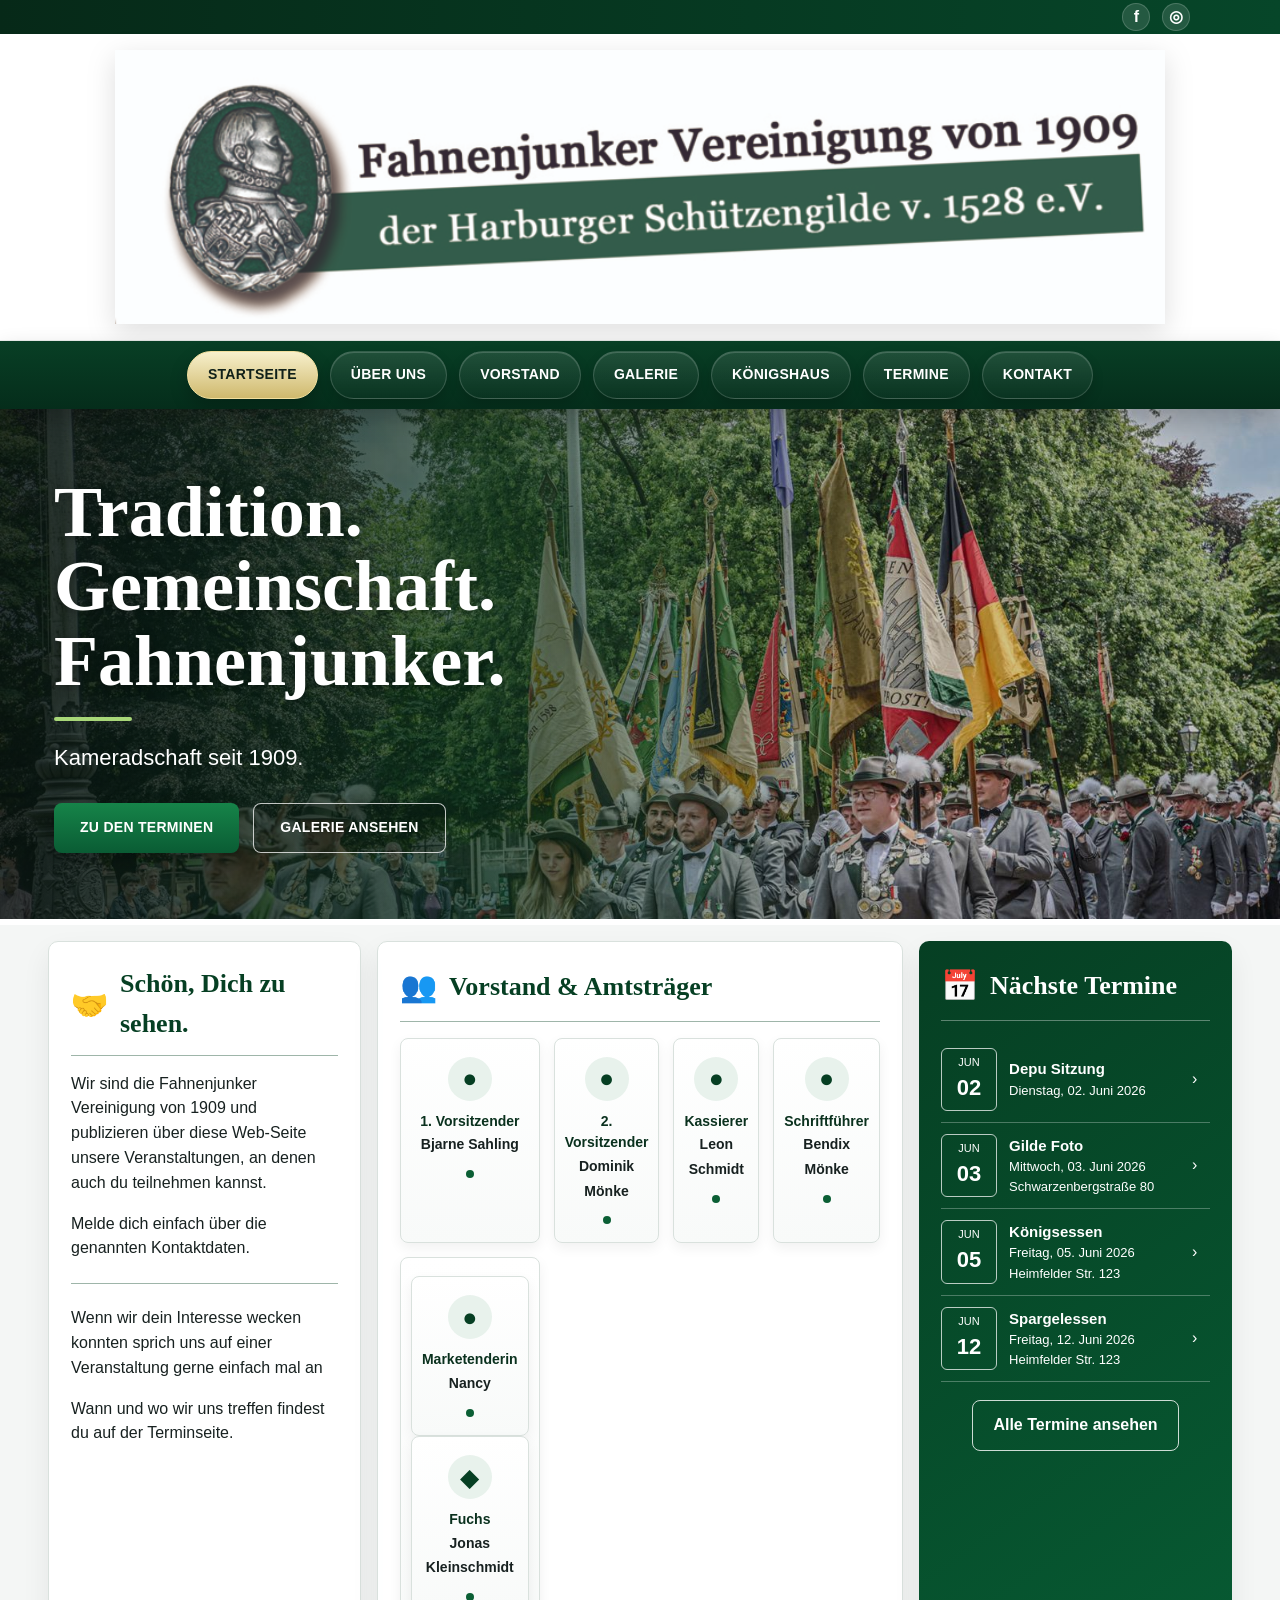
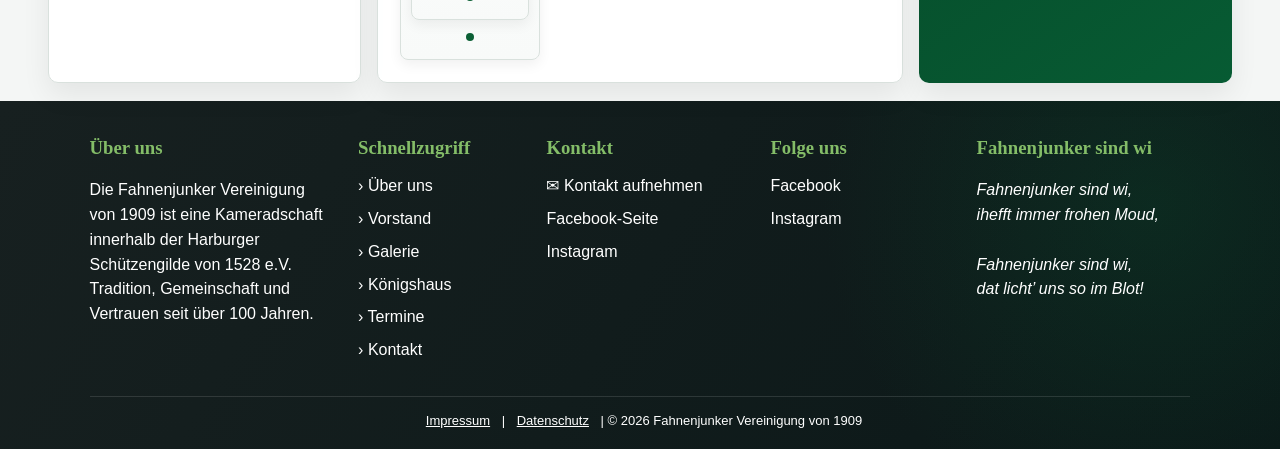
==== commit 35f8c481: "Update index.html" ====
--- a/index.html
+++ b/index.html
@@ -2,7 +2,7 @@
   <div class="topbar"><a class="social-mini" href="https://www.facebook.com/share/1bMhNrFYXb/?mibextid=wwXIfr" target="_blank" rel="noopener" aria-label="Facebook">f</a><a class="social-mini" href="https://www.instagram.com/fahnenjunker?igsh=MXdiOWY1bDBiOTQwOA==" target="_blank" rel="noopener" aria-label="Instagram">◎</a></div>
   <header class="brand"><img src="banner.jpg" alt="Fahnenjunker Vereinigung von 1909 der Harburger Schützengilde v. 1528 e.V."></header>
   <nav class="nav"><div class="nav-inner"><a class="active" href="index.html">Startseite</a><a class="" href="ueber-uns.html">Über uns</a><a class="" href="vorstand.html">Vorstand</a><a class="" href="galerie.html">Galerie</a><a class="" href="koenigshaus.html">Königshaus</a><a class="" href="termine.html">Termine</a><a class="" href="kontakt.html">Kontakt</a></div></nav>
-  <section class="hero"><div class="hero-content"><h1>Tradition.<br>Gemeinschaft.<br>Fahnenjunker.</h1><div class="accent"></div><p>Kameradschaft seit 1909.</p><div class="btns"><a class="btn primary" href="termine.html">Zu den Terminen</a><a class="btn secondary" href="galerie.html">Galerie ansehen</a></div></div></section><main class="home-grid"><section class="card"><h2><span class="icon">🤝</span>Schön, Dich zu sehen.</h2><p>Wir sind die Fahnenjunker Vereinigung von 1909 und publizieren über diese Web-Seite unsere Veranstaltungen, an denen auch du teilnehmen kannst.</p><p>Melde dich einfach über die genannten Kontaktdaten.</p><hr class="rule"><p>Wenn wir dein Interesse wecken konnten sprich uns auf einer Veranstaltung gerne einfach mal an</p><p>Wann und wo wir uns treffen findest du auf der Terminseite.</p></section><section class="card"><h2><span class="icon">👥</span>Vorstand & Amtsträger</h2><div class="board-grid"><div class="person"><div class="avatar">●</div><strong>1. Vorsitzender</strong><span>Bjarne Sahling</span></div><div class="person"><div class="avatar">●</div><strong>2. Vorsitzender</strong><span>Dominik Mönke</span></div><div class="person"><div class="avatar">●</div><strong>Kassierer</strong><span>Leon Schmidt</span></div><div class="person"><div class="avatar">●</div><strong>Schriftführer</strong><span>Bendix Mönke</span></div><div class="person wide"><div><div class="person"><div class="avatar">●</div><strong>Marketenderin</strong><span>Nancy</span></div><div><div class="avatar">◆</div><strong>Fuchs</strong><span>Jonas Kleinschmidt</span></div></div></div></section><aside class="card events"><h2><span class="icon">📅</span>Nächste Termine</h2><div class="event"><div class="date"><small>JUN</small><b>02</b></div><p><strong>Depu Sitzung</strong><br>Dienstag, 02. Juni 2026<br></p><span>›</span></div><div class="event"><div class="date"><small>JUN</small><b>03</b></div><p><strong>Gilde Foto</strong><br>Mittwoch, 03. Juni 2026<br>Schwarzenbergstraße 80</p><span>›</span></div><div class="event"><div class="date"><small>JUN</small><b>05</b></div><p><strong>Königsessen</strong><br>Freitag, 05. Juni 2026<br>Heimfelder Str. 123</p><span>›</span></div><div class="event"><div class="date"><small>JUN</small><b>12</b></div><p><strong>Spargelessen</strong><br>Freitag, 12. Juni 2026<br>Heimfelder Str. 123</p><span>›</span></div><div class="download"><a href="termine.html">Alle Termine ansehen</a></div></aside></main>
+  <section class="hero"><div class="hero-content"><h1>Tradition.<br>Gemeinschaft.<br>Fahnenjunker.</h1><div class="accent"></div><p>Kameradschaft seit 1909.</p><div class="btns"><a class="btn primary" href="termine.html">Zu den Terminen</a><a class="btn secondary" href="galerie.html">Galerie ansehen</a></div></div></section><main class="home-grid"><section class="card"><h2><span class="icon">🤝</span>Schön, Dich zu sehen.</h2><p>Wir sind die Fahnenjunker Vereinigung von 1909 und publizieren über diese Web-Seite unsere Veranstaltungen, an denen auch du teilnehmen kannst.</p><p>Melde dich einfach über die genannten Kontaktdaten.</p><hr class="rule"><p>Wenn wir dein Interesse wecken konnten sprich uns auf einer Veranstaltung gerne einfach mal an</p><p>Wann und wo wir uns treffen findest du auf der Terminseite.</p></section><section class="card"><h2><span class="icon">👥</span>Vorstand & Amtsträger</h2><div class="board-grid"><div class="person"><div class="avatar">●</div><strong>1. Vorsitzender</strong><span>Bjarne Sahling</span></div><div class="person"><div class="avatar">●</div><strong>2. Vorsitzender</strong><span>Dominik Mönke</span></div><div class="person"><div class="avatar">●</div><strong>Kassierer</strong><span>Leon Schmidt</span></div><div class="person"><div class="avatar">●</div><strong>Schriftführer</strong><span>Bendix Mönke</span></div><div class="person"><div><div class="person"><div class="avatar">●</div><strong>Marketenderin</strong><span>Nancy</span></div><div class="person"><div><div class="avatar">◆</div><strong>Fuchs</strong><span>Jonas Kleinschmidt</span></div></div></div></section><aside class="card events"><h2><span class="icon">📅</span>Nächste Termine</h2><div class="event"><div class="date"><small>JUN</small><b>02</b></div><p><strong>Depu Sitzung</strong><br>Dienstag, 02. Juni 2026<br></p><span>›</span></div><div class="event"><div class="date"><small>JUN</small><b>03</b></div><p><strong>Gilde Foto</strong><br>Mittwoch, 03. Juni 2026<br>Schwarzenbergstraße 80</p><span>›</span></div><div class="event"><div class="date"><small>JUN</small><b>05</b></div><p><strong>Königsessen</strong><br>Freitag, 05. Juni 2026<br>Heimfelder Str. 123</p><span>›</span></div><div class="event"><div class="date"><small>JUN</small><b>12</b></div><p><strong>Spargelessen</strong><br>Freitag, 12. Juni 2026<br>Heimfelder Str. 123</p><span>›</span></div><div class="download"><a href="termine.html">Alle Termine ansehen</a></div></aside></main>
   <footer class="footer"><div class="footer-grid"><div><h3>Über uns</h3><p>Die Fahnenjunker Vereinigung von 1909 ist eine Kameradschaft innerhalb der Harburger Schützengilde von 1528 e.V. Tradition, Gemeinschaft und Vertrauen seit über 100 Jahren.</p></div><div><h3>Schnellzugriff</h3><a href="ueber-uns.html">› Über uns</a><a href="vorstand.html">› Vorstand</a><a href="galerie.html">› Galerie</a><a href="koenigshaus.html">› Königshaus</a><a href="termine.html">› Termine</a><a href="kontakt.html">› Kontakt</a></div><div><h3>Kontakt</h3><a href="kontakt.html">✉ Kontakt aufnehmen</a><a href="https://www.facebook.com/share/1bMhNrFYXb/?mibextid=wwXIfr" target="_blank" rel="noopener">Facebook-Seite</a><a href="https://www.instagram.com/fahnenjunker?igsh=MXdiOWY1bDBiOTQwOA==" target="_blank" rel="noopener">Instagram</a></div><div><h3>Folge uns</h3><a href="https://www.facebook.com/share/1bMhNrFYXb/?mibextid=wwXIfr" target="_blank" rel="noopener">Facebook</a><a href="https://www.instagram.com/fahnenjunker?igsh=MXdiOWY1bDBiOTQwOA==" target="_blank" rel="noopener">Instagram</a></div><div><h3>Fahnenjunker sind wi</h3><p class="poem">Fahnenjunker sind wi,<br>ihefft immer frohen Moud,<br><br>Fahnenjunker sind wi,<br>dat licht’ uns so im Blot!</p></div></div><div class="legal"><a href="impressum.html">Impressum</a> | <a href="datenschutz.html">Datenschutz</a> | © 2026 Fahnenjunker Vereinigung von 1909</div></footer>
   </body></html>
   
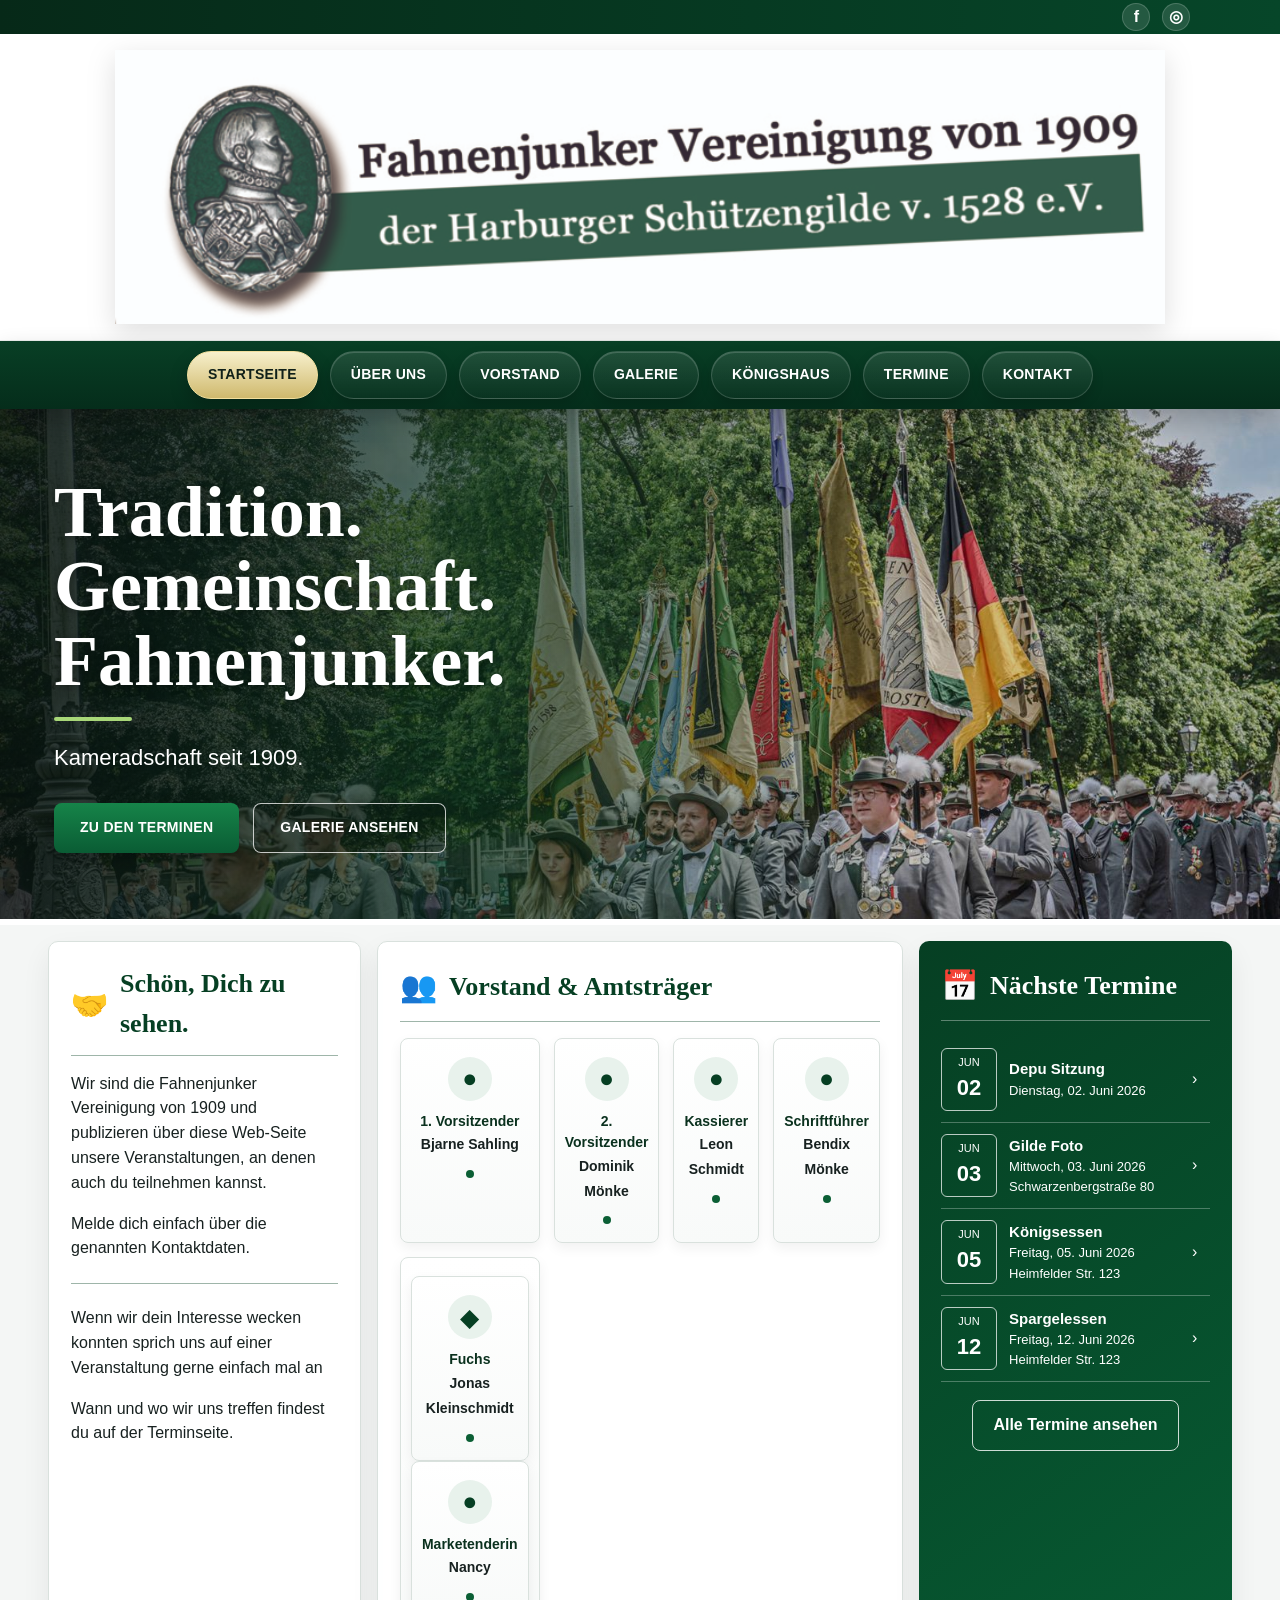
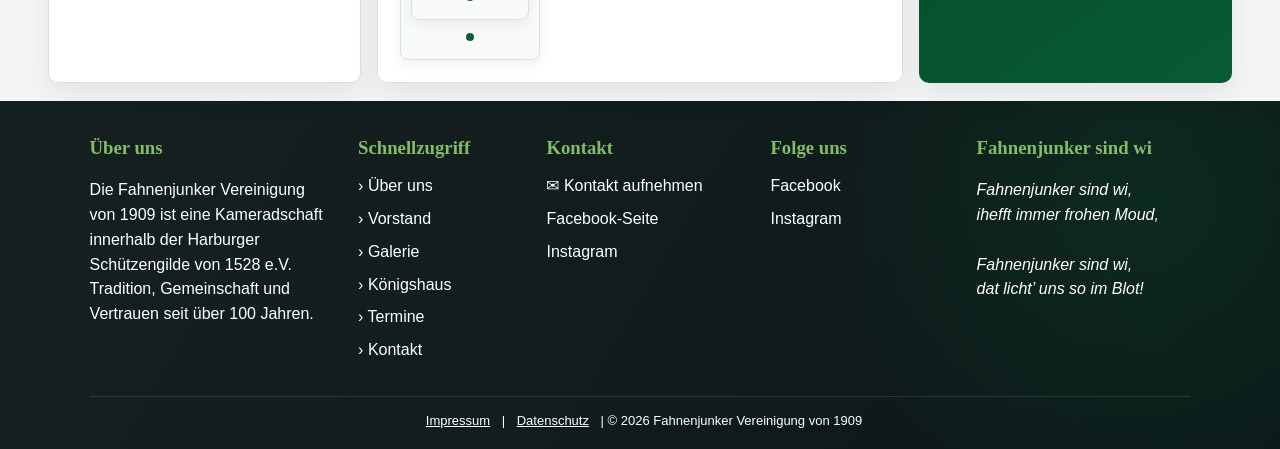
==== commit aca78cfd: "Update index.html" ====
--- a/index.html
+++ b/index.html
@@ -2,7 +2,7 @@
   <div class="topbar"><a class="social-mini" href="https://www.facebook.com/share/1bMhNrFYXb/?mibextid=wwXIfr" target="_blank" rel="noopener" aria-label="Facebook">f</a><a class="social-mini" href="https://www.instagram.com/fahnenjunker?igsh=MXdiOWY1bDBiOTQwOA==" target="_blank" rel="noopener" aria-label="Instagram">◎</a></div>
   <header class="brand"><img src="banner.jpg" alt="Fahnenjunker Vereinigung von 1909 der Harburger Schützengilde v. 1528 e.V."></header>
   <nav class="nav"><div class="nav-inner"><a class="active" href="index.html">Startseite</a><a class="" href="ueber-uns.html">Über uns</a><a class="" href="vorstand.html">Vorstand</a><a class="" href="galerie.html">Galerie</a><a class="" href="koenigshaus.html">Königshaus</a><a class="" href="termine.html">Termine</a><a class="" href="kontakt.html">Kontakt</a></div></nav>
-  <section class="hero"><div class="hero-content"><h1>Tradition.<br>Gemeinschaft.<br>Fahnenjunker.</h1><div class="accent"></div><p>Kameradschaft seit 1909.</p><div class="btns"><a class="btn primary" href="termine.html">Zu den Terminen</a><a class="btn secondary" href="galerie.html">Galerie ansehen</a></div></div></section><main class="home-grid"><section class="card"><h2><span class="icon">🤝</span>Schön, Dich zu sehen.</h2><p>Wir sind die Fahnenjunker Vereinigung von 1909 und publizieren über diese Web-Seite unsere Veranstaltungen, an denen auch du teilnehmen kannst.</p><p>Melde dich einfach über die genannten Kontaktdaten.</p><hr class="rule"><p>Wenn wir dein Interesse wecken konnten sprich uns auf einer Veranstaltung gerne einfach mal an</p><p>Wann und wo wir uns treffen findest du auf der Terminseite.</p></section><section class="card"><h2><span class="icon">👥</span>Vorstand & Amtsträger</h2><div class="board-grid"><div class="person"><div class="avatar">●</div><strong>1. Vorsitzender</strong><span>Bjarne Sahling</span></div><div class="person"><div class="avatar">●</div><strong>2. Vorsitzender</strong><span>Dominik Mönke</span></div><div class="person"><div class="avatar">●</div><strong>Kassierer</strong><span>Leon Schmidt</span></div><div class="person"><div class="avatar">●</div><strong>Schriftführer</strong><span>Bendix Mönke</span></div><div class="person"><div><div class="person"><div class="avatar">●</div><strong>Marketenderin</strong><span>Nancy</span></div><div class="person"><div><div class="avatar">◆</div><strong>Fuchs</strong><span>Jonas Kleinschmidt</span></div></div></div></section><aside class="card events"><h2><span class="icon">📅</span>Nächste Termine</h2><div class="event"><div class="date"><small>JUN</small><b>02</b></div><p><strong>Depu Sitzung</strong><br>Dienstag, 02. Juni 2026<br></p><span>›</span></div><div class="event"><div class="date"><small>JUN</small><b>03</b></div><p><strong>Gilde Foto</strong><br>Mittwoch, 03. Juni 2026<br>Schwarzenbergstraße 80</p><span>›</span></div><div class="event"><div class="date"><small>JUN</small><b>05</b></div><p><strong>Königsessen</strong><br>Freitag, 05. Juni 2026<br>Heimfelder Str. 123</p><span>›</span></div><div class="event"><div class="date"><small>JUN</small><b>12</b></div><p><strong>Spargelessen</strong><br>Freitag, 12. Juni 2026<br>Heimfelder Str. 123</p><span>›</span></div><div class="download"><a href="termine.html">Alle Termine ansehen</a></div></aside></main>
+  <section class="hero"><div class="hero-content"><h1>Tradition.<br>Gemeinschaft.<br>Fahnenjunker.</h1><div class="accent"></div><p>Kameradschaft seit 1909.</p><div class="btns"><a class="btn primary" href="termine.html">Zu den Terminen</a><a class="btn secondary" href="galerie.html">Galerie ansehen</a></div></div></section><main class="home-grid"><section class="card"><h2><span class="icon">🤝</span>Schön, Dich zu sehen.</h2><p>Wir sind die Fahnenjunker Vereinigung von 1909 und publizieren über diese Web-Seite unsere Veranstaltungen, an denen auch du teilnehmen kannst.</p><p>Melde dich einfach über die genannten Kontaktdaten.</p><hr class="rule"><p>Wenn wir dein Interesse wecken konnten sprich uns auf einer Veranstaltung gerne einfach mal an</p><p>Wann und wo wir uns treffen findest du auf der Terminseite.</p></section><section class="card"><h2><span class="icon">👥</span>Vorstand & Amtsträger</h2><div class="board-grid"><div class="person"><div class="avatar">●</div><strong>1. Vorsitzender</strong><span>Bjarne Sahling</span></div><div class="person"><div class="avatar">●</div><strong>2. Vorsitzender</strong><span>Dominik Mönke</span></div><div class="person"><div class="avatar">●</div><strong>Kassierer</strong><span>Leon Schmidt</span></div><div class="person"><div class="avatar">●</div><strong>Schriftführer</strong><span>Bendix Mönke</span></div><div class="person"><div><div class="person"><div class="avatar">◆</div><strong>Fuchs</strong><span>Jonas Kleinschmidt</span></div><div class="person"><div><div class="avatar">●</div><strong>Marketenderin</strong><span>Nancy</span></div></div></div></section><aside class="card events"><h2><span class="icon">📅</span>Nächste Termine</h2><div class="event"><div class="date"><small>JUN</small><b>02</b></div><p><strong>Depu Sitzung</strong><br>Dienstag, 02. Juni 2026<br></p><span>›</span></div><div class="event"><div class="date"><small>JUN</small><b>03</b></div><p><strong>Gilde Foto</strong><br>Mittwoch, 03. Juni 2026<br>Schwarzenbergstraße 80</p><span>›</span></div><div class="event"><div class="date"><small>JUN</small><b>05</b></div><p><strong>Königsessen</strong><br>Freitag, 05. Juni 2026<br>Heimfelder Str. 123</p><span>›</span></div><div class="event"><div class="date"><small>JUN</small><b>12</b></div><p><strong>Spargelessen</strong><br>Freitag, 12. Juni 2026<br>Heimfelder Str. 123</p><span>›</span></div><div class="download"><a href="termine.html">Alle Termine ansehen</a></div></aside></main>
   <footer class="footer"><div class="footer-grid"><div><h3>Über uns</h3><p>Die Fahnenjunker Vereinigung von 1909 ist eine Kameradschaft innerhalb der Harburger Schützengilde von 1528 e.V. Tradition, Gemeinschaft und Vertrauen seit über 100 Jahren.</p></div><div><h3>Schnellzugriff</h3><a href="ueber-uns.html">› Über uns</a><a href="vorstand.html">› Vorstand</a><a href="galerie.html">› Galerie</a><a href="koenigshaus.html">› Königshaus</a><a href="termine.html">› Termine</a><a href="kontakt.html">› Kontakt</a></div><div><h3>Kontakt</h3><a href="kontakt.html">✉ Kontakt aufnehmen</a><a href="https://www.facebook.com/share/1bMhNrFYXb/?mibextid=wwXIfr" target="_blank" rel="noopener">Facebook-Seite</a><a href="https://www.instagram.com/fahnenjunker?igsh=MXdiOWY1bDBiOTQwOA==" target="_blank" rel="noopener">Instagram</a></div><div><h3>Folge uns</h3><a href="https://www.facebook.com/share/1bMhNrFYXb/?mibextid=wwXIfr" target="_blank" rel="noopener">Facebook</a><a href="https://www.instagram.com/fahnenjunker?igsh=MXdiOWY1bDBiOTQwOA==" target="_blank" rel="noopener">Instagram</a></div><div><h3>Fahnenjunker sind wi</h3><p class="poem">Fahnenjunker sind wi,<br>ihefft immer frohen Moud,<br><br>Fahnenjunker sind wi,<br>dat licht’ uns so im Blot!</p></div></div><div class="legal"><a href="impressum.html">Impressum</a> | <a href="datenschutz.html">Datenschutz</a> | © 2026 Fahnenjunker Vereinigung von 1909</div></footer>
   </body></html>
   
